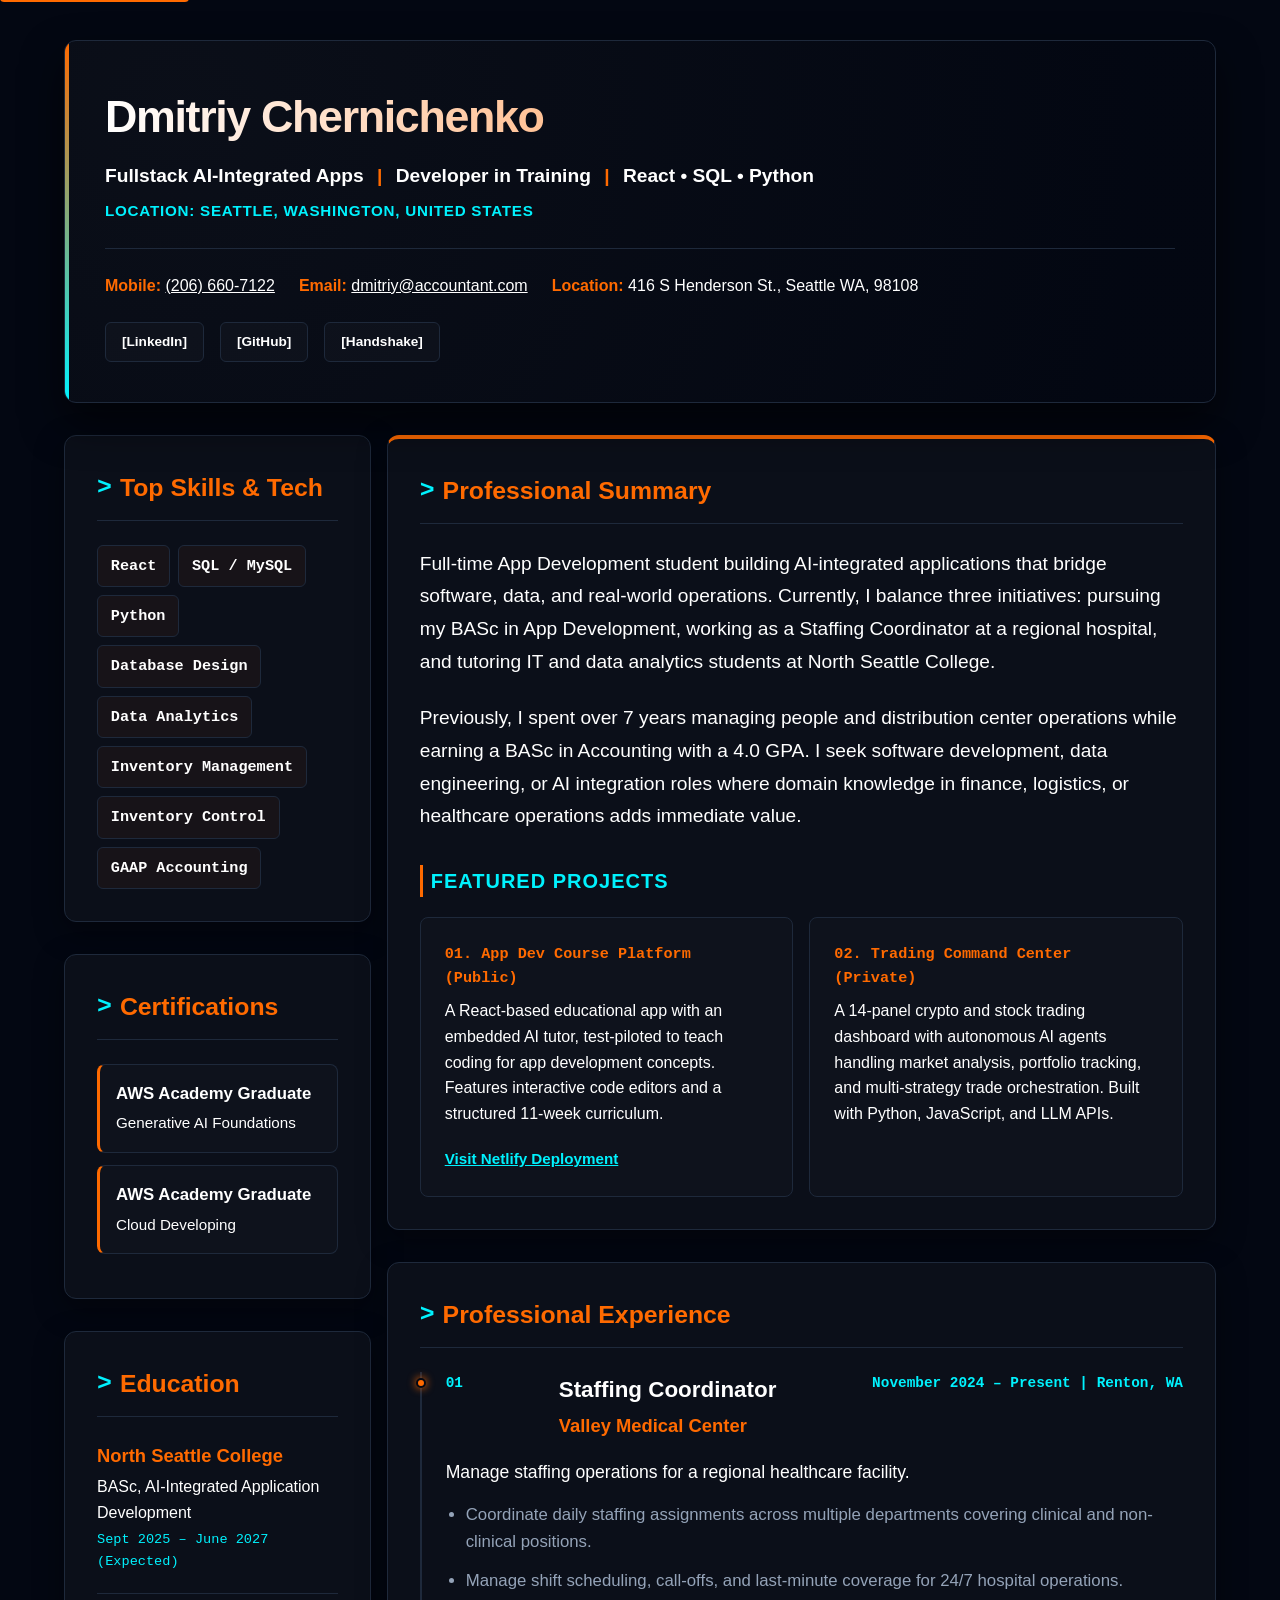
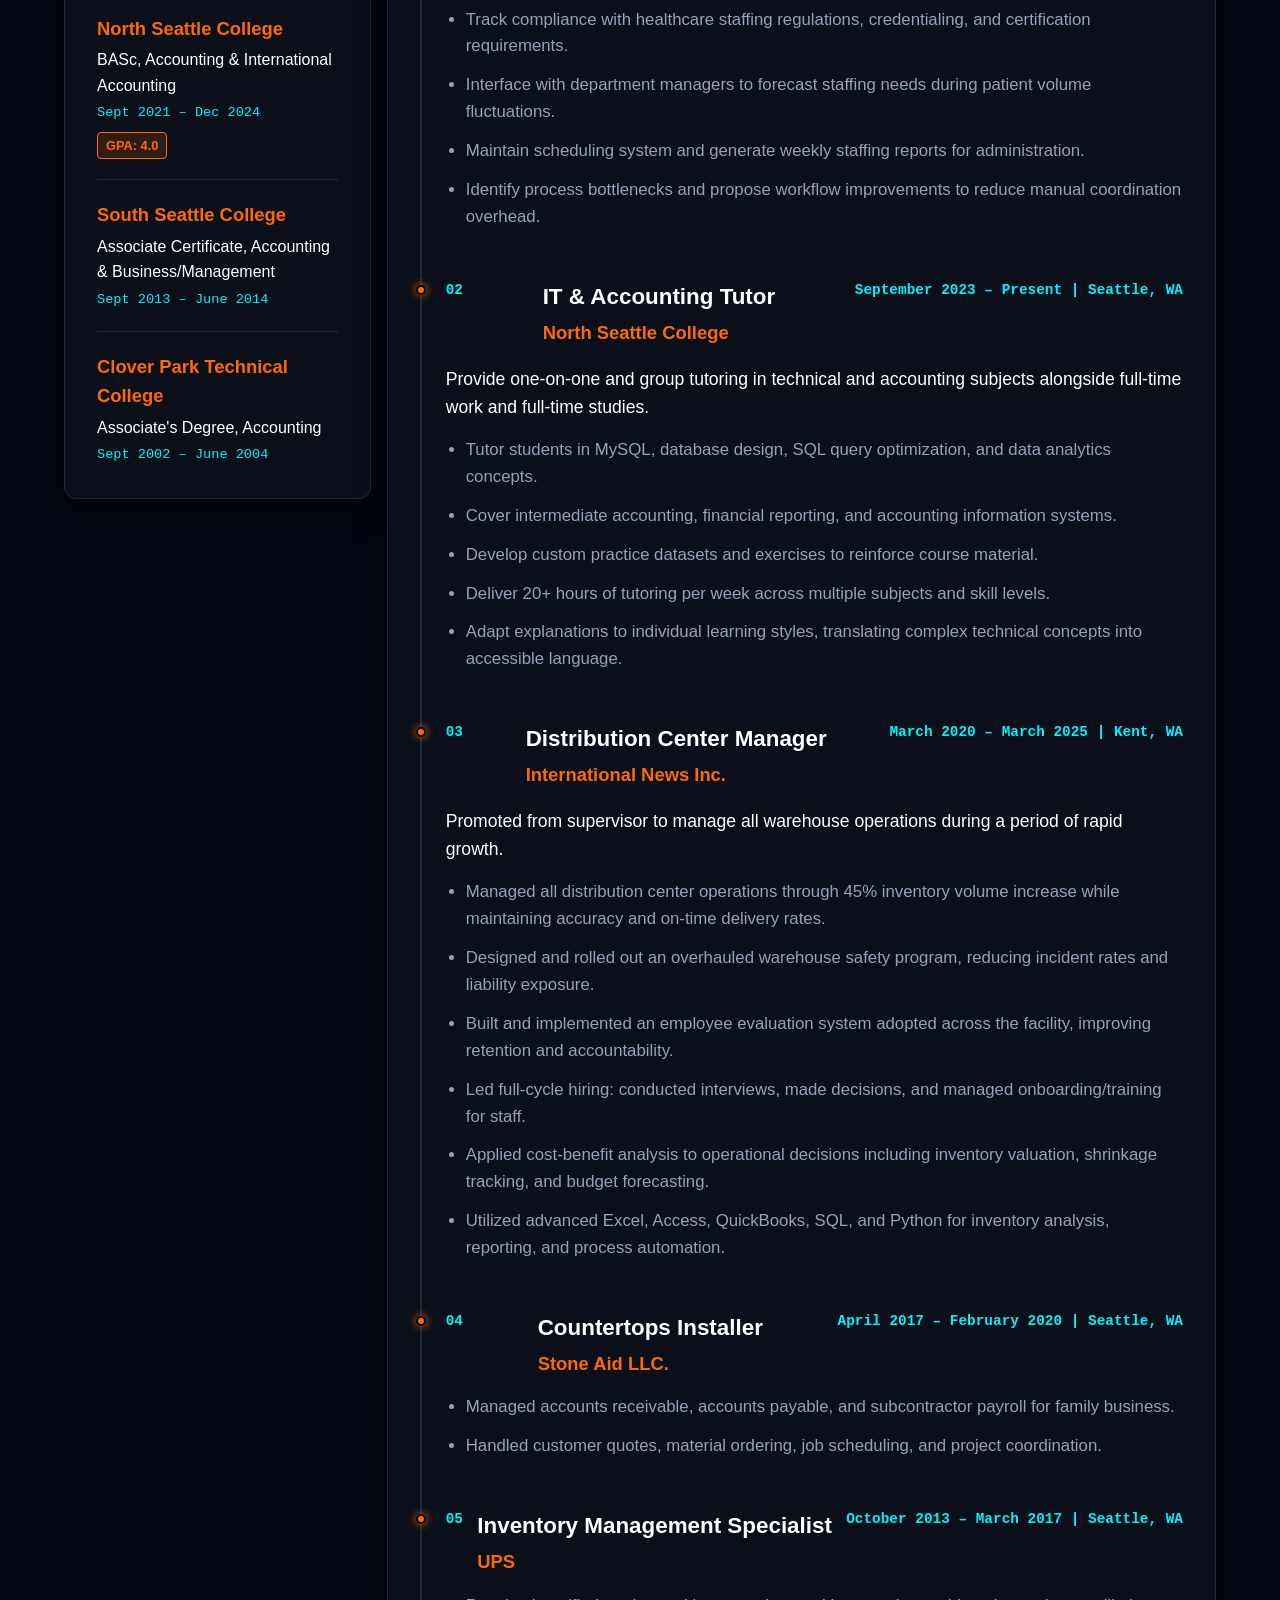
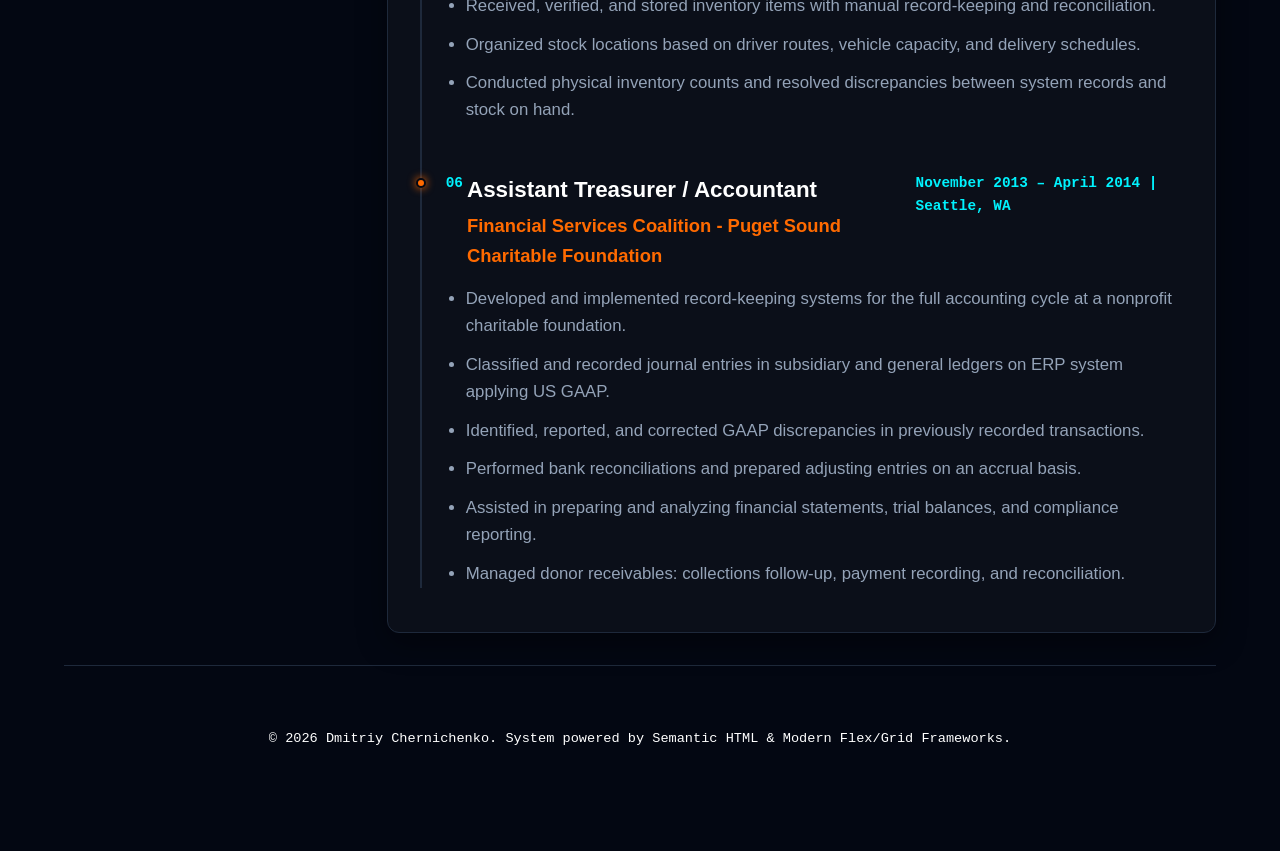
==== index.html @ 90f56428 "Add files via upload" ====
<!DOCTYPE html>
<html lang="en">
<head>
  <meta charset="UTF-8">
  <meta name="viewport" content="width=device-width, initial-scale=1.0">
  <title>Dmitriy Chernichenko | Fullstack AI-Integrated Apps Developer</title>
  <link rel="stylesheet" href="style.css">
</head>
<body>

  <!-- Skiplink for keyboard accessibility -->
  <a href="#main-content" class="skip-link">Skip to main content</a>

  <div class="resume-container">
    
    <!-- HEADER: Glassmorphic Premium Card -->
    <header class="profile-header">
      <div class="header-main-info">
        <h1 class="profile-name">Dmitriy Chernichenko</h1>
        <p class="profile-headline">
          Fullstack AI-Integrated Apps <span class="divider">|</span> Developer in Training <span class="divider">|</span> React • SQL • Python
        </p>
        <p class="profile-location">Location: Seattle, Washington, United States</p>
        
        <address class="contact-info">
          <p><strong>Mobile:</strong> <a href="tel:+12066607122">(206) 660-7122</a></p>
          <p><strong>Email:</strong> <a href="mailto:dmitriy@accountant.com">dmitriy@accountant.com</a></p>
          <p><strong>Location:</strong> 416 S Henderson St., Seattle WA, 98108</p>
        </address>
      </div>

      <nav class="social-links" aria-label="Developer Profiles">
        <ul>
          <li><a href="https://www.linkedin.com/in/dmitriychernichenko" target="_blank" rel="noopener noreferrer">[LinkedIn]</a></li>
          <li><a href="https://github.com/DiscipleA" target="_blank" rel="noopener noreferrer">[GitHub]</a></li>
          <li><a href="https://app.joinhandshake.com/stu/users/35922572" target="_blank" rel="noopener noreferrer">[Handshake]</a></li>
        </ul>
      </nav>
    </header>

    <!-- GRID CONTAINER (40/60 Split Layout) -->
    <div class="dashboard-grid">
      
      <!-- LEFT SIDEBAR (40% Column Width) -->
      <aside class="sidebar-column" aria-label="Core Competencies & Education">
        
        <!-- SKILLS SECTION -->
        <section aria-labelledby="sidebar-skills" class="dashboard-card">
          <h2 id="sidebar-skills" class="card-title">Top Skills &amp; Tech</h2>
          <ul class="skills-grid">
            <li>React</li>
            <li>SQL / MySQL</li>
            <li>Python</li>
            <li>Database Design</li>
            <li>Data Analytics</li>
            <li>Inventory Management</li>
            <li>Inventory Control</li>
            <li>GAAP Accounting</li>
          </ul>
        </section>

        <!-- CERTIFICATIONS SECTION -->
        <section aria-labelledby="sidebar-certs" class="dashboard-card">
          <h2 id="sidebar-certs" class="card-title">Certifications</h2>
          <ul class="certs-list">
            <li>
              <strong>AWS Academy Graduate</strong>
              <span class="subtext">Generative AI Foundations</span>
            </li>
            <li>
              <strong>AWS Academy Graduate</strong>
              <span class="subtext">Cloud Developing</span>
            </li>
          </ul>
        </section>

        <!-- EDUCATION SECTION -->
        <section aria-labelledby="sidebar-education" class="dashboard-card">
          <h2 id="sidebar-education" class="card-title">Education</h2>
          <ul class="education-list">
            <li>
              <h3>North Seattle College</h3>
              <p class="degree">BASc, AI-Integrated Application Development</p>
              <p class="dates"><time datetime="2025-09">Sept 2025</time> &ndash; <time datetime="2027-06">June 2027 (Expected)</time></p>
            </li>
            <li>
              <h3>North Seattle College</h3>
              <p class="degree">BASc, Accounting &amp; International Accounting</p>
              <p class="dates"><time datetime="2021-09">Sept 2021</time> &ndash; <time datetime="2024-12">Dec 2024</time></p>
              <span class="gpa-tag">GPA: 4.0</span>
            </li>
            <li>
              <h3>South Seattle College</h3>
              <p class="degree">Associate Certificate, Accounting &amp; Business/Management</p>
              <p class="dates"><time datetime="2013-09">Sept 2013</time> &ndash; <time datetime="2014-06">June 2014</time></p>
            </li>
            <li>
              <h3>Clover Park Technical College</h3>
              <p class="degree">Associate's Degree, Accounting</p>
              <p class="dates"><time datetime="2002-09">Sept 2002</time> &ndash; <time datetime="2004-06">June 2004</time></p>
            </li>
          </ul>
        </section>

      </aside>

      <!-- MAIN COLUMN (60% Column Width) -->
      <main id="main-content" class="main-column">
        
        <!-- PROFESSIONAL SUMMARY -->
        <section aria-labelledby="section-summary" class="dashboard-card summary-card">
          <h2 id="section-summary" class="card-title">Professional Summary</h2>
          <p class="lead-text">
            Full-time App Development student building AI-integrated applications that bridge software, data, and real-world operations. Currently, I balance three initiatives: pursuing my BASc in App Development, working as a Staffing Coordinator at a regional hospital, and tutoring IT and data analytics students at North Seattle College.
          </p>
          <p class="lead-text">
            Previously, I spent over 7 years managing people and distribution center operations while earning a BASc in Accounting with a 4.0 GPA. I seek software development, data engineering, or AI integration roles where domain knowledge in finance, logistics, or healthcare operations adds immediate value.
          </p>

          <h3 class="subsection-title">Featured Projects</h3>
          <div class="projects-grid">
            <article class="project-box">
              <span class="project-counter">01. App Dev Course Platform (Public)</span>
              <p>A React-based educational app with an embedded AI tutor, test-piloted to teach coding for app development concepts. Features interactive code editors and a structured 11-week curriculum.</p>
              <a href="https://nsc-app-dev-courses.netlify.app" target="_blank" rel="noopener noreferrer" class="project-link">Visit Netlify Deployment</a>
            </article>

            <article class="project-box">
              <span class="project-counter">02. Trading Command Center (Private)</span>
              <p>A 14-panel crypto and stock trading dashboard with autonomous AI agents handling market analysis, portfolio tracking, and multi-strategy trade orchestration. Built with Python, JavaScript, and LLM APIs.</p>
            </article>
          </div>
        </section>

        <!-- PROFESSIONAL EXPERIENCE TIMELINE -->
        <section aria-labelledby="section-experience" class="dashboard-card">
          <h2 id="section-experience" class="card-title">Professional Experience</h2>

          <div class="timeline">
            
            <!-- Job 1 -->
            <article class="timeline-item">
              <div class="timeline-dot"></div>
              <header class="timeline-header">
                <span class="timeline-number">01</span>
                <div>
                  <h3 class="job-title">Staffing Coordinator</h3>
                  <p class="company-name">Valley Medical Center</p>
                </div>
                <time class="job-date">November 2024 &ndash; Present | Renton, WA</time>
              </header>
              <p class="job-intro">Manage staffing operations for a regional healthcare facility.</p>
              <ul class="job-bullets">
                <li>Coordinate daily staffing assignments across multiple departments covering clinical and non-clinical positions.</li>
                <li>Manage shift scheduling, call-offs, and last-minute coverage for 24/7 hospital operations.</li>
                <li>Track compliance with healthcare staffing regulations, credentialing, and certification requirements.</li>
                <li>Interface with department managers to forecast staffing needs during patient volume fluctuations.</li>
                <li>Maintain scheduling system and generate weekly staffing reports for administration.</li>
                <li>Identify process bottlenecks and propose workflow improvements to reduce manual coordination overhead.</li>
              </ul>
            </article>

            <!-- Job 2 -->
            <article class="timeline-item">
              <div class="timeline-dot"></div>
              <header class="timeline-header">
                <span class="timeline-number">02</span>
                <div>
                  <h3 class="job-title">IT &amp; Accounting Tutor</h3>
                  <p class="company-name">North Seattle College</p>
                </div>
                <time class="job-date">September 2023 &ndash; Present | Seattle, WA</time>
              </header>
              <p class="job-intro">Provide one-on-one and group tutoring in technical and accounting subjects alongside full-time work and full-time studies.</p>
              <ul class="job-bullets">
                <li>Tutor students in MySQL, database design, SQL query optimization, and data analytics concepts.</li>
                <li>Cover intermediate accounting, financial reporting, and accounting information systems.</li>
                <li>Develop custom practice datasets and exercises to reinforce course material.</li>
                <li>Deliver 20+ hours of tutoring per week across multiple subjects and skill levels.</li>
                <li>Adapt explanations to individual learning styles, translating complex technical concepts into accessible language.</li>
              </ul>
            </article>

            <!-- Job 3 -->
            <article class="timeline-item">
              <div class="timeline-dot"></div>
              <header class="timeline-header">
                <span class="timeline-number">03</span>
                <div>
                  <h3 class="job-title">Distribution Center Manager</h3>
                  <p class="company-name">International News Inc.</p>
                </div>
                <time class="job-date">March 2020 &ndash; March 2025 | Kent, WA</time>
              </header>
              <p class="job-intro">Promoted from supervisor to manage all warehouse operations during a period of rapid growth.</p>
              <ul class="job-bullets">
                <li>Managed all distribution center operations through 45% inventory volume increase while maintaining accuracy and on-time delivery rates.</li>
                <li>Designed and rolled out an overhauled warehouse safety program, reducing incident rates and liability exposure.</li>
                <li>Built and implemented an employee evaluation system adopted across the facility, improving retention and accountability.</li>
                <li>Led full-cycle hiring: conducted interviews, made decisions, and managed onboarding/training for staff.</li>
                <li>Applied cost-benefit analysis to operational decisions including inventory valuation, shrinkage tracking, and budget forecasting.</li>
                <li>Utilized advanced Excel, Access, QuickBooks, SQL, and Python for inventory analysis, reporting, and process automation.</li>
              </ul>
            </article>

            <!-- Job 4 -->
            <article class="timeline-item">
              <div class="timeline-dot"></div>
              <header class="timeline-header">
                <span class="timeline-number">04</span>
                <div>
                  <h3 class="job-title">Countertops Installer</h3>
                  <p class="company-name">Stone Aid LLC.</p>
                </div>
                <time class="job-date">April 2017 &ndash; February 2020 | Seattle, WA</time>
              </header>
              <ul class="job-bullets">
                <li>Managed accounts receivable, accounts payable, and subcontractor payroll for family business.</li>
                <li>Handled customer quotes, material ordering, job scheduling, and project coordination.</li>
              </ul>
            </article>

            <!-- Job 5 -->
            <article class="timeline-item">
              <div class="timeline-dot"></div>
              <header class="timeline-header">
                <span class="timeline-number">05</span>
                <div>
                  <h3 class="job-title">Inventory Management Specialist</h3>
                  <p class="company-name">UPS</p>
                </div>
                <time class="job-date">October 2013 &ndash; March 2017 | Seattle, WA</time>
              </header>
              <ul class="job-bullets">
                <li>Received, verified, and stored inventory items with manual record-keeping and reconciliation.</li>
                <li>Organized stock locations based on driver routes, vehicle capacity, and delivery schedules.</li>
                <li>Conducted physical inventory counts and resolved discrepancies between system records and stock on hand.</li>
              </ul>
            </article>

            <!-- Job 6 -->
            <article class="timeline-item">
              <div class="timeline-dot"></div>
              <header class="timeline-header">
                <span class="timeline-number">06</span>
                <div>
                  <h3 class="job-title">Assistant Treasurer / Accountant</h3>
                  <p class="company-name">Financial Services Coalition - Puget Sound Charitable Foundation</p>
                </div>
                <time class="job-date">November 2013 &ndash; April 2014 | Seattle, WA</time>
              </header>
              <ul class="job-bullets">
                <li>Developed and implemented record-keeping systems for the full accounting cycle at a nonprofit charitable foundation.</li>
                <li>Classified and recorded journal entries in subsidiary and general ledgers on ERP system applying US GAAP.</li>
                <li>Identified, reported, and corrected GAAP discrepancies in previously recorded transactions.</li>
                <li>Performed bank reconciliations and prepared adjusting entries on an accrual basis.</li>
                <li>Assisted in preparing and analyzing financial statements, trial balances, and compliance reporting.</li>
                <li>Managed donor receivables: collections follow-up, payment recording, and reconciliation.</li>
              </ul>
            </article>

          </div>
        </section>
      </main>

    </div>

    <!-- FOOTER -->
    <footer class="resume-footer">
      <p>&copy; 2026 Dmitriy Chernichenko. System powered by Semantic HTML &amp; Modern Flex/Grid Frameworks.</p>
    </footer>
  </div>

</body>
</html>
---- style.css ----
/* ==========================================================================
   THEME VARIABLES (Orange Terminal & Premium Dark Dashboard)
   ========================================================================== */
:root {
  --bg-primary: #030712;         /* Pitch-black system terminal background */
  --bg-secondary: #0b0f19;       /* Deep obsidian diagnostic card panels */
  
  --accent-primary: #ff6a00;     /* 80% Tech Accent: Glowing Vivid Orange */
  --accent-secondary: #00f2fe;   /* 20% Secondary Accent: Sodales Cyan Glow */
  
  --text-primary: #ffffff;       /* Main headers & titles (White) */
  --text-secondary: #ffffff;     /* Set back to full high-contrast white */
  --text-muted: #64748b;         /* Secondary metadata (Muted gray) */
  
  --border-color: #1e293b;       /* Dark structural partition borders */
  --font-mono: "Fira Code", "Courier New", Courier, monospace;
}

/* ==========================================================================
   RESET & SYSTEM BASICS
   ========================================================================== */
*, *::before, *::after {
  box-sizing: border-box;
}

body {
  margin: 0;
  padding: 0;
  background-color: var(--bg-primary);
  color: var(--text-primary);
  font-family: -apple-system, BlinkMacSystemFont, "Segoe UI", Roboto, sans-serif;
  line-height: 1.6;
  -webkit-font-smoothing: antialiased;
}

/* Accessibility skip link */
.skip-link {
  position: absolute;
  top: -40px;
  left: 0;
  background: var(--accent-primary);
  color: var(--bg-primary);
  padding: 8px 16px;
  font-weight: 700;
  z-index: 100;
  transition: top 0.2s;
  text-decoration: none;
  border-radius: 0 0 4px 4px;
}

.skip-link:focus {
  top: 0;
}

/* High-visibility focus state */
a:focus-visible {
  outline: 3px solid var(--accent-secondary);
  outline-offset: 2px;
}

/* ==========================================================================
   LAYOUT STRUCTURE
   ========================================================================== */
.resume-container {
  max-width: 1200px;
  margin: 0 auto;
  padding: 2.5rem 1.5rem;
}

/* ==========================================================================
   HEADER SECTION: Glassmorphism with Glowing Amber Underlay
   ========================================================================== */
.profile-header {
  background: radial-gradient(circle at 10% 20%, rgba(11, 15, 25, 0.98) 0%, rgba(3, 7, 18, 0.99) 90%);
  border: 1px solid var(--border-color);
  padding: 2.5rem;
  border-radius: 12px;
  box-shadow: 0 20px 40px rgba(0, 0, 0, 0.6);
  display: flex;
  flex-direction: column;
  gap: 1.5rem;
  margin-bottom: 2rem;
  position: relative;
  overflow: hidden;
}

/* Gradient left neon accent line */
.profile-header::before {
  content: '';
  position: absolute;
  top: 0;
  left: 0;
  height: 100%;
  width: 4px;
  background: linear-gradient(180deg, var(--accent-primary) 0%, var(--accent-secondary) 100%);
}

.profile-name {
  font-size: 2.8rem;
  font-weight: 800;
  letter-spacing: -0.03em;
  margin: 0 0 0.5rem 0;
  background: linear-gradient(to right, #ffffff, var(--accent-primary));
  -webkit-background-clip: text;
  -webkit-text-fill-color: transparent;
}

.profile-headline {
  font-size: 1.2rem;
  font-weight: 600;
  color: #ffffff;
  margin: 0 0 0.5rem 0;
}

.profile-headline .divider {
  color: var(--accent-primary);
  margin: 0 0.5rem;
}

.profile-location {
  font-size: 0.95rem;
  font-weight: 700;
  color: var(--accent-secondary);
  text-transform: uppercase;
  letter-spacing: 0.05em;
  margin: 0 0 1.5rem 0;
}

.contact-info {
  font-style: normal;
  display: flex;
  flex-wrap: wrap;
  gap: 1.5rem;
  border-top: 1px solid var(--border-color);
  padding-top: 1.5rem;
}

.contact-info p {
  margin: 0;
  font-size: 1rem;
  color: var(--text-secondary);
}

.contact-info strong {
  color: var(--accent-primary); /* Bold labels emphasized in orange */
}

.contact-info a {
  color: #ffffff;
  text-decoration: underline;
  transition: color 0.2s ease;
}

.contact-info a:hover {
  color: var(--accent-primary);
}

/* Header Action Buttons */
.social-links ul {
  list-style: none;
  padding: 0;
  margin: 0;
  display: flex;
  flex-wrap: wrap;
  gap: 1rem;
}

.social-links a {
  display: inline-block;
  background-color: rgba(255, 255, 255, 0.02);
  color: #ffffff;
  padding: 0.5rem 1rem;
  border-radius: 6px;
  text-decoration: none;
  font-size: 0.85rem;
  font-weight: 600;
  border: 1px solid var(--border-color);
  transition: all 0.25s ease;
}

.social-links a:hover,
.social-links a:focus {
  background-color: var(--accent-primary);
  color: var(--bg-primary);
  border-color: var(--accent-primary);
  box-shadow: 0 0 15px rgba(255, 106, 0, 0.4);
}

/* ==========================================================================
   DASHBOARD GRID & PANELS
   ========================================================================== */
.dashboard-grid {
  display: grid;
  grid-template-columns: 1fr;
  gap: 1rem;
}

@media (min-width: 992px) {
  .dashboard-grid {
    /* ADUSTMENT: Sidebar is narrowed to 2.7fr, content is widened to 7.3fr */
    grid-template-columns: 2.7fr 7.3fr; 
    gap: 1rem; /* Gap remains tight and half as small as original (2rem) */
  }
}

.dashboard-card {
  background-color: var(--bg-secondary);
  border: 1px solid var(--border-color);
  padding: 2rem;
  border-radius: 12px;
  box-shadow: 0 10px 30px rgba(0, 0, 0, 0.4);
  margin-bottom: 2rem;
  transition: border-color 0.3s ease;
}

.dashboard-card:hover {
  border-color: rgba(255, 106, 0, 0.3);
}

.card-title {
  font-size: 1.55rem;
  font-weight: 800;
  color: var(--accent-primary); /* Section headers unified in vibrant orange */
  margin-top: 0;
  margin-bottom: 1.5rem;
  display: flex;
  align-items: center;
  border-bottom: 1px solid var(--border-color);
  padding-bottom: 0.75rem;
}

.card-title::before {
  content: '>';
  font-family: var(--font-mono);
  color: var(--accent-secondary);
  margin-right: 0.5rem;
  font-weight: 800;
}

/* ==========================================================================
   LEFT COLUMN (Sidebar Components)
   ========================================================================== */
/* Skills Badge Grid */
.skills-grid {
  list-style: none;
  padding: 0;
  margin: 0;
  display: flex;
  flex-wrap: wrap;
  gap: 0.5rem;
}

.skills-grid li {
  background-color: rgba(255, 106, 0, 0.05);
  color: #ffffff;
  padding: 0.5rem 0.8rem;
  border-radius: 6px;
  font-size: 0.95rem;
  font-weight: 600;
  font-family: var(--font-mono);
  border: 1px solid var(--border-color);
  transition: all 0.2s ease;
}

.skills-grid li:hover {
  border-color: var(--accent-primary);
  background-color: rgba(255, 106, 0, 0.15);
}

/* Certifications Panel */
.certs-list {
  list-style: none;
  padding: 0;
  margin: 0;
}

.certs-list li {
  padding: 1rem;
  background-color: rgba(255, 255, 255, 0.01);
  border: 1px solid var(--border-color);
  border-radius: 8px;
  margin-bottom: 0.75rem;
  border-left: 3px solid var(--accent-primary);
}

.certs-list strong {
  display: block;
  font-size: 1.05rem;
  color: #ffffff;
}

.certs-list .subtext {
  display: block;
  font-size: 0.95rem;
  color: var(--text-secondary);
  margin-top: 0.25rem;
}

/* Education Cards */
.education-list {
  list-style: none;
  padding: 0;
  margin: 0;
}

.education-list li {
  border-bottom: 1px solid var(--border-color);
  padding-bottom: 1.25rem;
  margin-bottom: 1.25rem;
}

.education-list li:last-child {
  border-bottom: none;
  padding-bottom: 0;
  margin-bottom: 0;
}

.education-list h3 {
  font-size: 1.15rem;
  margin: 0;
  color: var(--accent-primary); /* Highlighted in Orange */
}

.education-list .degree {
  font-size: 1rem;
  color: #ffffff;
  margin: 0.25rem 0;
}

.education-list .dates {
  font-size: 0.85rem;
  font-family: var(--font-mono);
  color: var(--accent-secondary);
  margin: 0;
}

.gpa-tag {
  display: inline-block;
  font-size: 0.8rem;
  font-weight: 700;
  background-color: rgba(255, 106, 0, 0.15);
  color: var(--accent-primary);
  border: 1px solid var(--accent-primary);
  padding: 0.15rem 0.5rem;
  border-radius: 4px;
  margin-top: 0.5rem;
}

/* ==========================================================================
   RIGHT MAIN SYSTEM COLUMN
   ========================================================================== */
.summary-card {
  border-top: 4px solid var(--accent-primary);
}

.lead-text {
  font-size: 1.2rem;
  font-weight: 500;
  color: var(--text-secondary); /* Restored to full high-contrast white */
  line-height: 1.7;
  margin-bottom: 1.5rem;
}

.subsection-title {
  font-size: 1.25rem;
  font-weight: 700;
  text-transform: uppercase;
  letter-spacing: 0.05em;
  color: var(--accent-secondary);
  margin-top: 2rem;
  margin-bottom: 1.25rem;
  border-left: 3px solid var(--accent-primary);
  padding-left: 0.5rem;
}

/* Project Deployments Grid */
.projects-grid {
  display: grid;
  grid-template-columns: 1fr;
  gap: 1rem;
}

@media (min-width: 600px) {
  .projects-grid {
    grid-template-columns: 1fr 1fr;
  }
}

.project-box {
  background-color: rgba(255, 255, 255, 0.01);
  border: 1px solid var(--border-color);
  padding: 1.5rem;
  border-radius: 8px;
  transition: all 0.3s ease;
}

.project-box:hover {
  border-color: var(--accent-primary);
  transform: translateY(-2px);
}

.project-counter {
  display: block;
  font-family: var(--font-mono);
  font-size: 0.95rem;
  font-weight: 700;
  color: var(--accent-primary); /* Counters highlighted in orange */
  margin-bottom: 0.5rem;
}

.project-box p {
  font-size: 1rem;
  color: var(--text-secondary); /* Restored to full high-contrast white */
  margin: 0 0 1.25rem 0;
}

.project-link {
  font-size: 0.95rem;
  color: var(--accent-secondary);
  text-decoration: underline;
  font-weight: 700;
}

.project-link:hover {
  color: var(--accent-primary);
}

/* ==========================================================================
   CHRONOLOGICAL CAREER TIMELINE
   ========================================================================== */
.timeline {
  position: relative;
  padding-left: 1.5rem;
  border-left: 2px solid var(--border-color);
}

.timeline-item {
  position: relative;
  margin-bottom: 3rem;
}

.timeline-item:last-child {
  margin-bottom: 0;
}

/* Neon Node Indicator */
.timeline-dot {
  position: absolute;
  left: calc(-1.5rem - 6px);
  top: 6px;
  width: 10px;
  height: 10px;
  border-radius: 50%;
  background-color: var(--accent-primary);
  border: 2px solid var(--bg-primary);
  box-shadow: 0 0 8px var(--accent-primary);
}

.timeline-header {
  display: flex;
  flex-direction: column;
  gap: 0.25rem;
  margin-bottom: 1rem;
}

@media (min-width: 600px) {
  .timeline-header {
    flex-direction: row;
    justify-content: space-between;
    align-items: flex-start;
  }
}

.timeline-number {
  font-family: var(--font-mono);
  font-size: 0.9rem;
  font-weight: 700;
  color: var(--accent-secondary);
}

.job-title {
  font-size: 1.4rem;
  margin: 0;
  color: #ffffff;
  font-weight: 700;
}

.company-name {
  font-size: 1.15rem;
  font-weight: 700;
  color: var(--accent-primary); /* Positions highlighted in orange */
  margin: 0.2rem 0 0 0;
}

.job-date {
  font-family: var(--font-mono);
  font-size: 0.9rem;
  color: var(--accent-secondary);
  font-weight: 600;
}

.job-intro {
  font-size: 1.1rem;
  font-weight: 500;
  color: #ffffff;
  margin-bottom: 1rem;
}

/* TARGETED DIM BULLETS ONLY: Specifically isolates only list item text into your slate-blue color */
.job-bullets {
  padding-left: 1.25rem;
  margin: 0;
  font-size: 1.05rem;
  color: #94a3b8; /* Set specifically to Slate-Blue color shown in your image */
}

.job-bullets li {
  margin-bottom: 0.75rem;
  line-height: 1.6;
}

/* ==========================================================================
   FOOTER (System Signature)
   ========================================================================== */
.resume-footer {
  text-align: center;
  padding: 3rem 0;
  color: var(--text-secondary);
  font-family: var(--font-mono);
  font-size: 0.85rem;
  border-top: 1px solid var(--border-color);
}
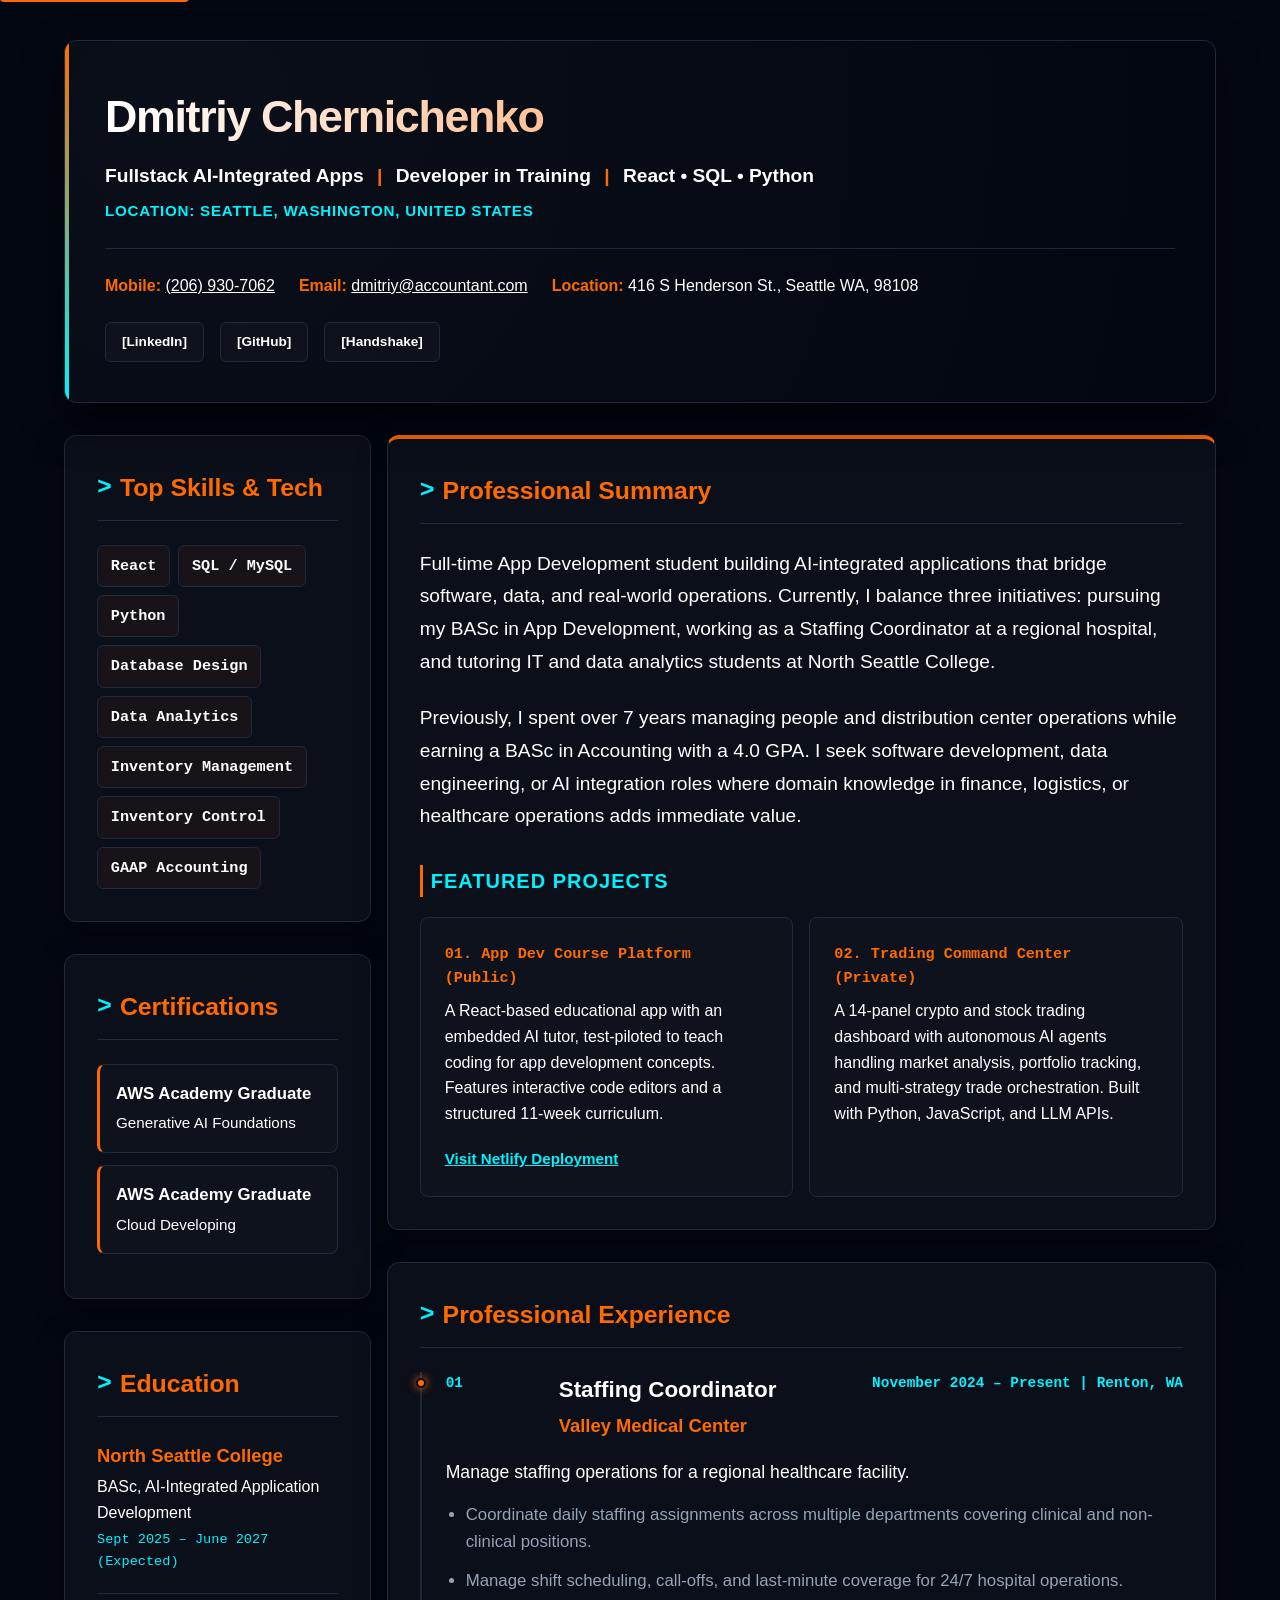
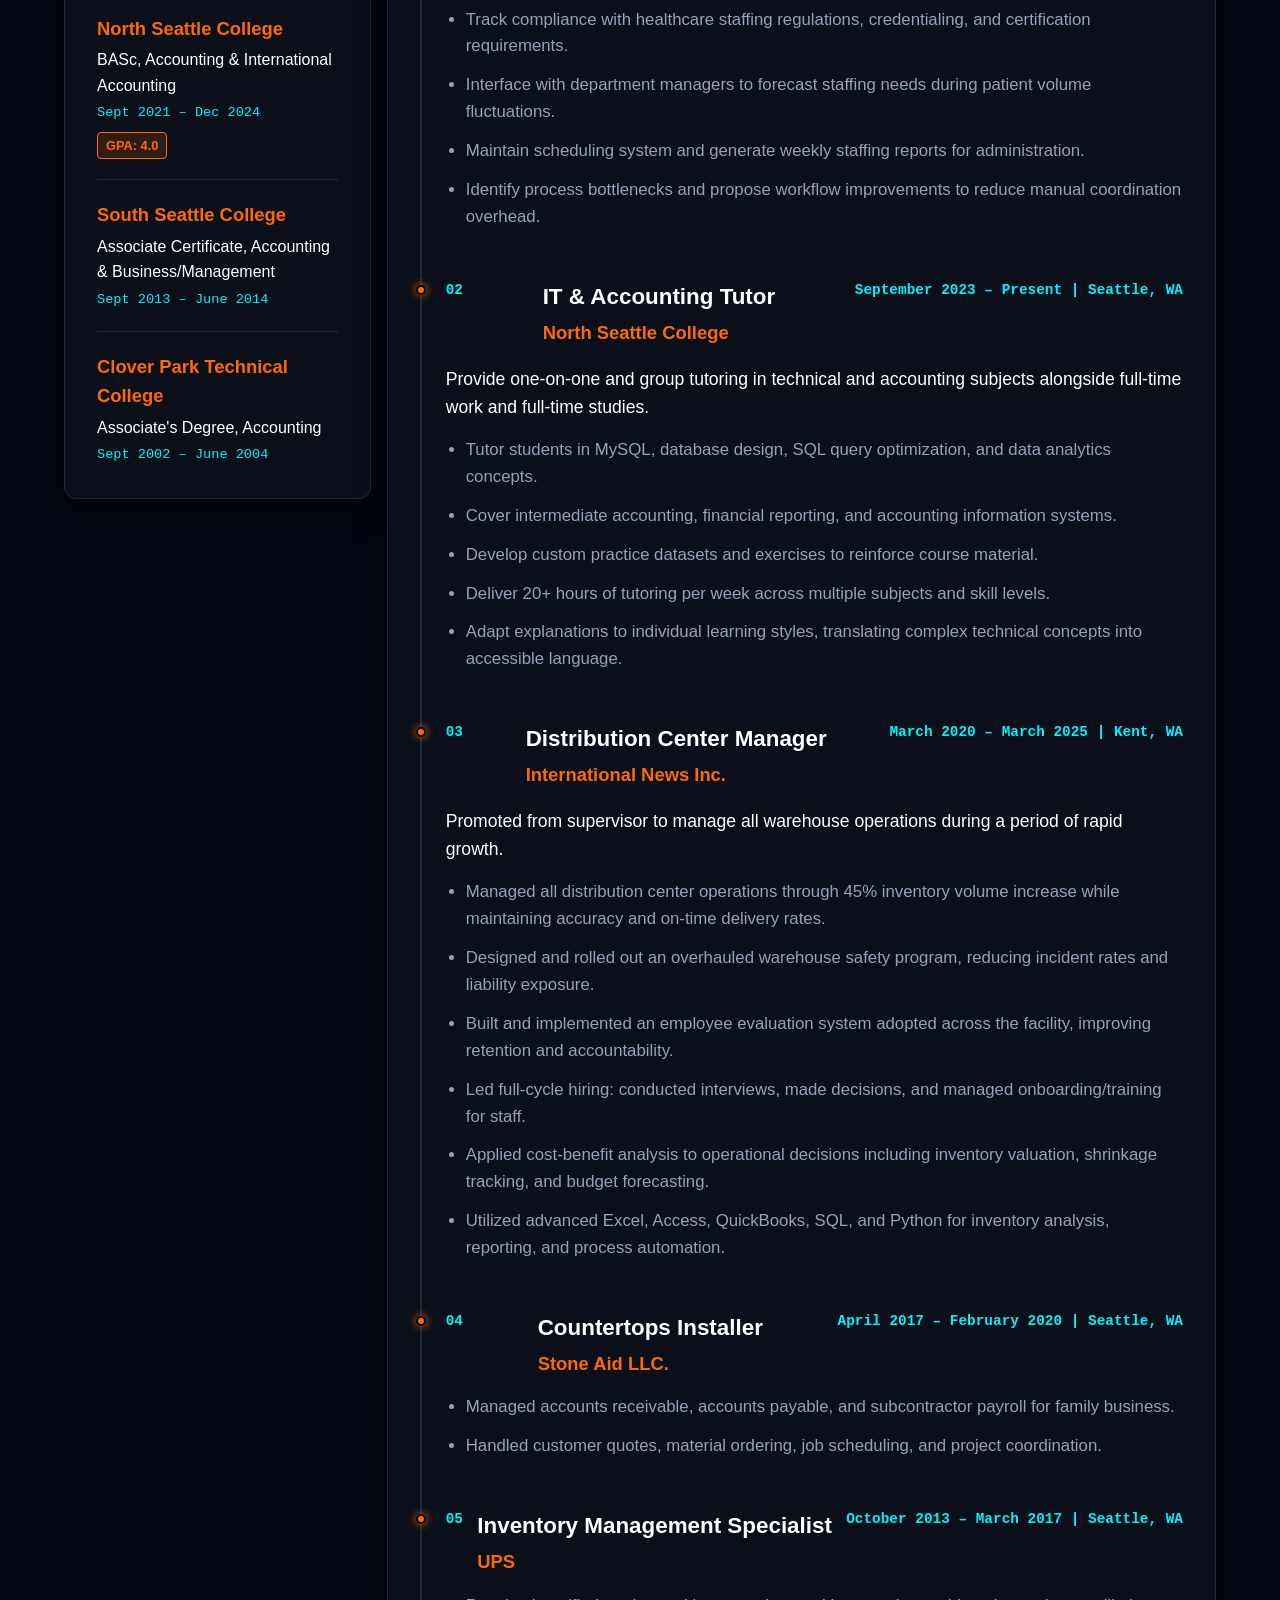
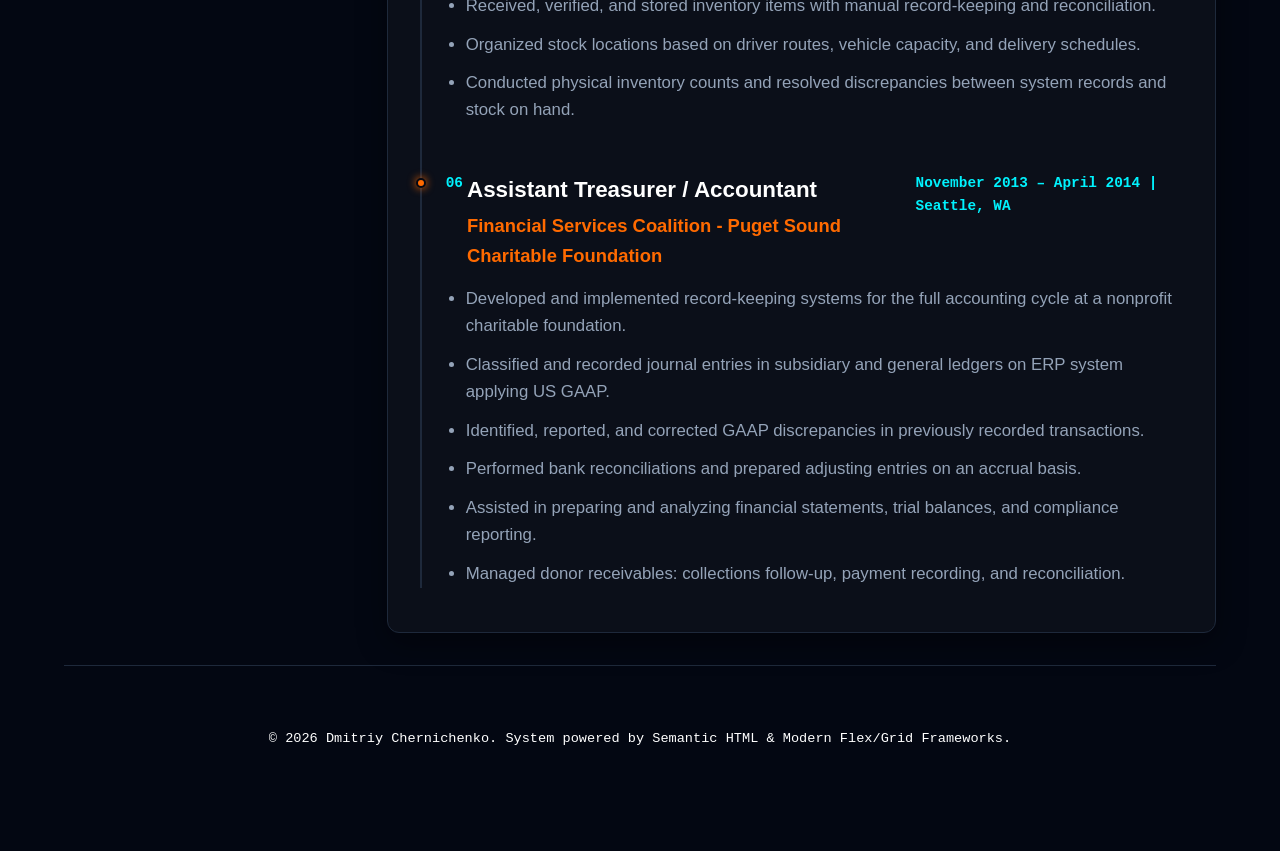
==== commit d85771c2: "Check if push works for update." ====
--- a/index.html
+++ b/index.html
@@ -4,6 +4,29 @@
   <meta charset="UTF-8">
   <meta name="viewport" content="width=device-width, initial-scale=1.0">
   <title>Dmitriy Chernichenko | Fullstack AI-Integrated Apps Developer</title>
+  
+  <!-- SEO Meta Tags -->
+  <meta name="description" content="Fullstack AI-Integrated Applications Developer based in Seattle. Specializing in React, SQL, Python, and building data-driven systems with background experience in fintech and healthcare workflows.">
+  <meta name="robots" content="index, follow">
+  <link rel="canonical" href="https://chernichenkodmitriy.com">
+
+  <!-- Open Graph / LinkedIn Profile Cards -->
+  <meta property="og:type" content="profile">
+  <meta property="og:title" content="Dmitriy Chernichenko | Fullstack AI-Integrated Apps Developer">
+  <meta property="og:description" content="Fullstack Developer building AI-integrated apps bridging software, data, and real-world workflows. View my interactive resume and recent feature projects.">
+  <meta property="og:url" content="https://chernichenkodmitriy.com">
+  <meta property="og:image" content="https://chernichenkodmitriy.com/assets/preview-card.png">
+  <meta property="profile:first_name" content="Dmitriy">
+  <meta property="profile:last_name" content="Chernichenko">
+  <meta property="profile:username" content="dmitriychernichenko">
+
+  <!-- Professional Favicons -->
+  <link rel="icon" type="image/x-icon" href="/favicon.ico">
+  <link rel="icon" type="image/png" sizes="32x32" href="/favicon-32x32.png">
+  <link rel="icon" type="image/png" sizes="16x16" href="/favicon-16x16.png">
+  <link rel="apple-touch-icon" sizes="180x180" href="/apple-touch-icon.png">
+
+  <!-- Stylesheets -->
   <link rel="stylesheet" href="style.css">
 </head>
 <body>
@@ -23,7 +46,7 @@
         <p class="profile-location">Location: Seattle, Washington, United States</p>
         
         <address class="contact-info">
-          <p><strong>Mobile:</strong> <a href="tel:+12066607122">(206) 660-7122</a></p>
+          <p><strong>Mobile:</strong> <a href="tel:+12066607122">(206) 930-7062</a></p>
           <p><strong>Email:</strong> <a href="mailto:dmitriy@accountant.com">dmitriy@accountant.com</a></p>
           <p><strong>Location:</strong> 416 S Henderson St., Seattle WA, 98108</p>
         </address>
@@ -272,4 +295,4 @@
   </div>
 
 </body>
-</html>+</html>
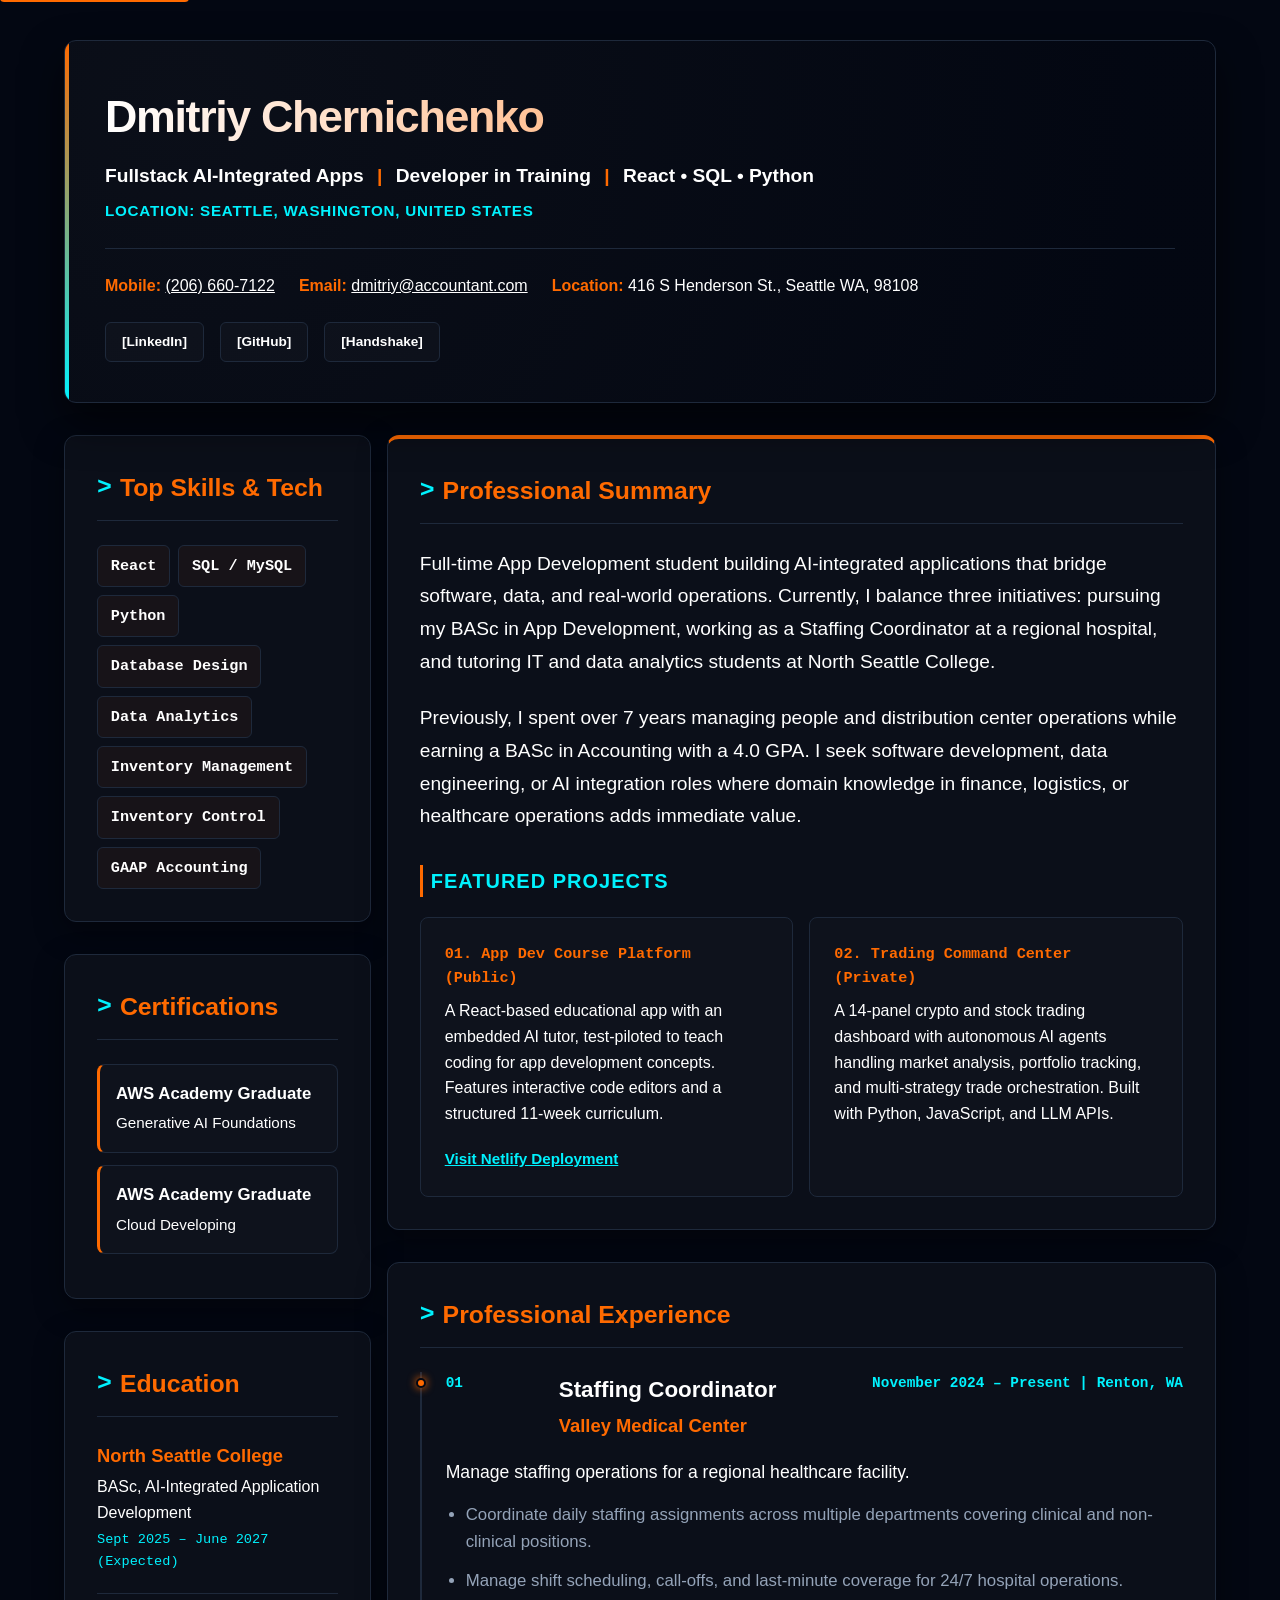
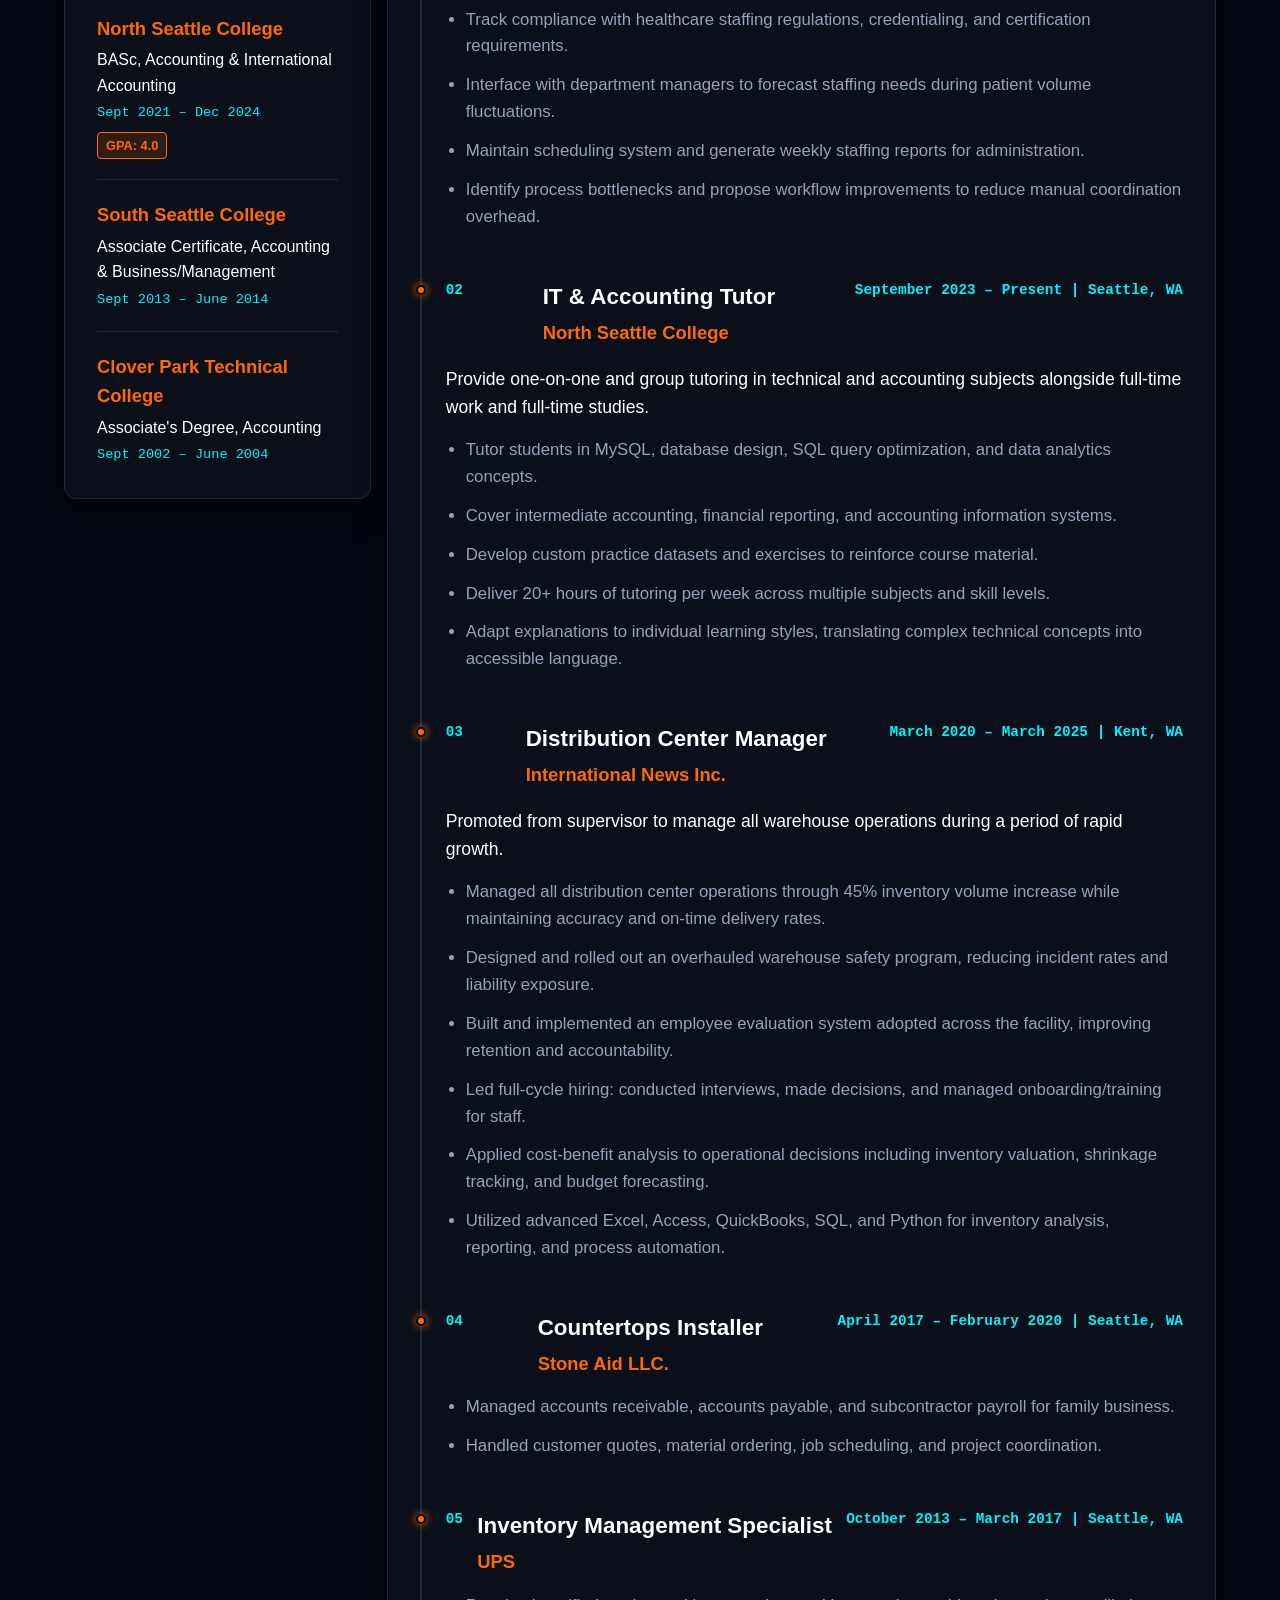
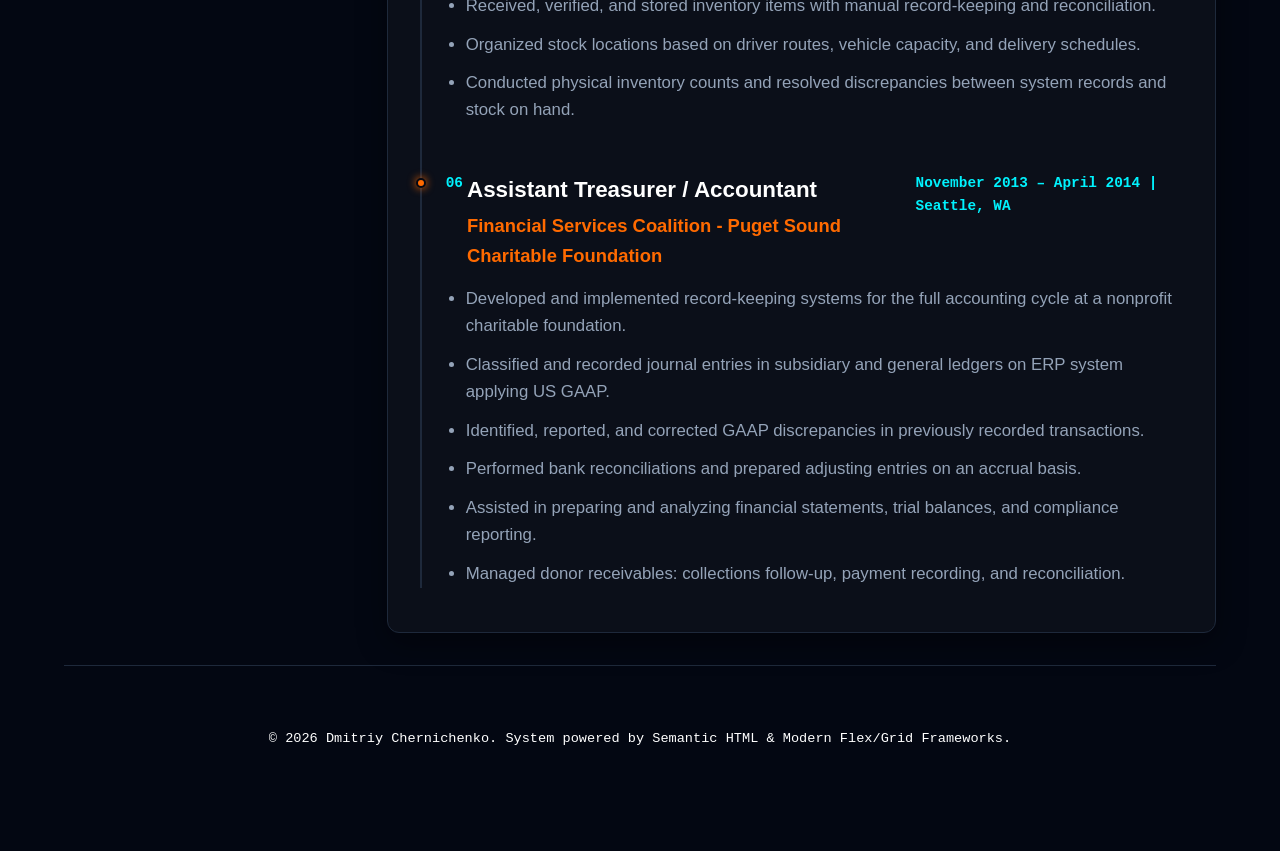
==== commit e046ba21: "test update." ====
--- a/index.html
+++ b/index.html
@@ -46,7 +46,7 @@
         <p class="profile-location">Location: Seattle, Washington, United States</p>
         
         <address class="contact-info">
-          <p><strong>Mobile:</strong> <a href="tel:+12066607122">(206) 930-7062</a></p>
+          <p><strong>Mobile:</strong> <a href="tel:+12066607122">(206) 660-7122</a></p>
           <p><strong>Email:</strong> <a href="mailto:dmitriy@accountant.com">dmitriy@accountant.com</a></p>
           <p><strong>Location:</strong> 416 S Henderson St., Seattle WA, 98108</p>
         </address>
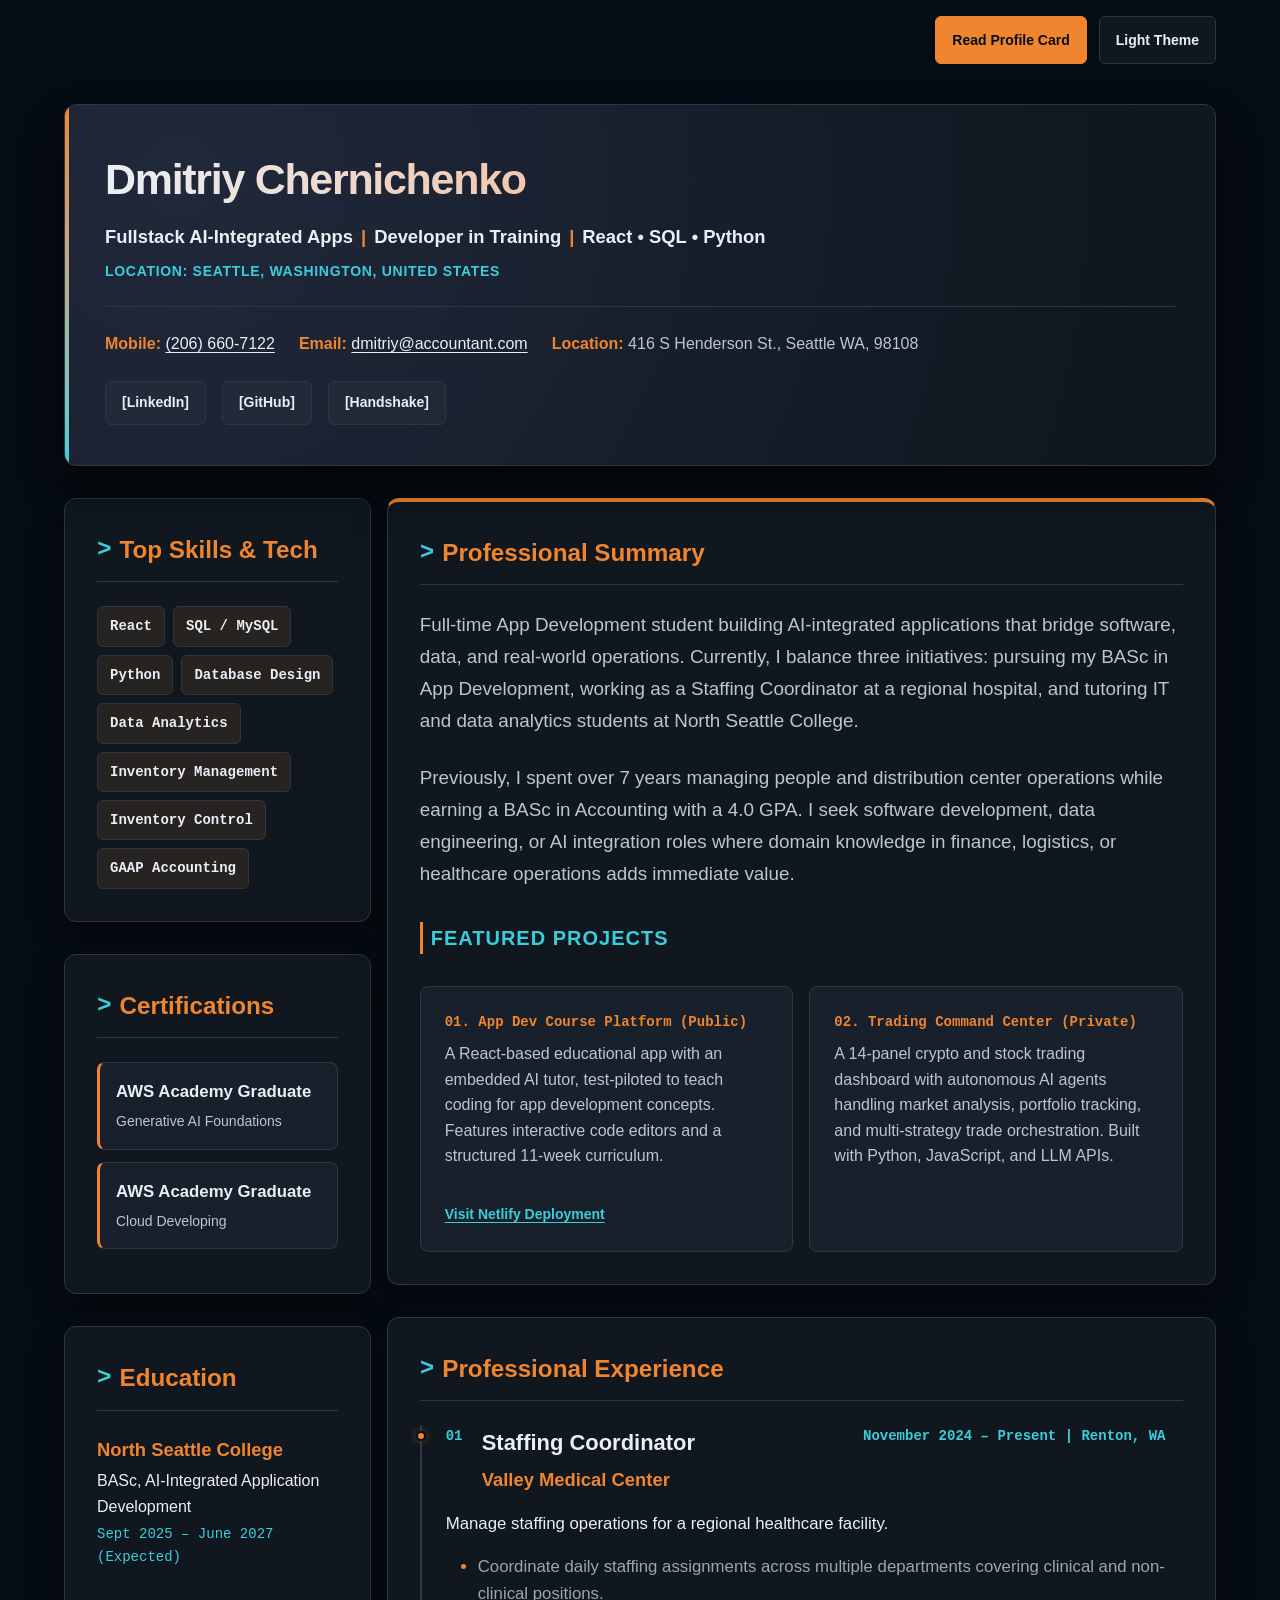
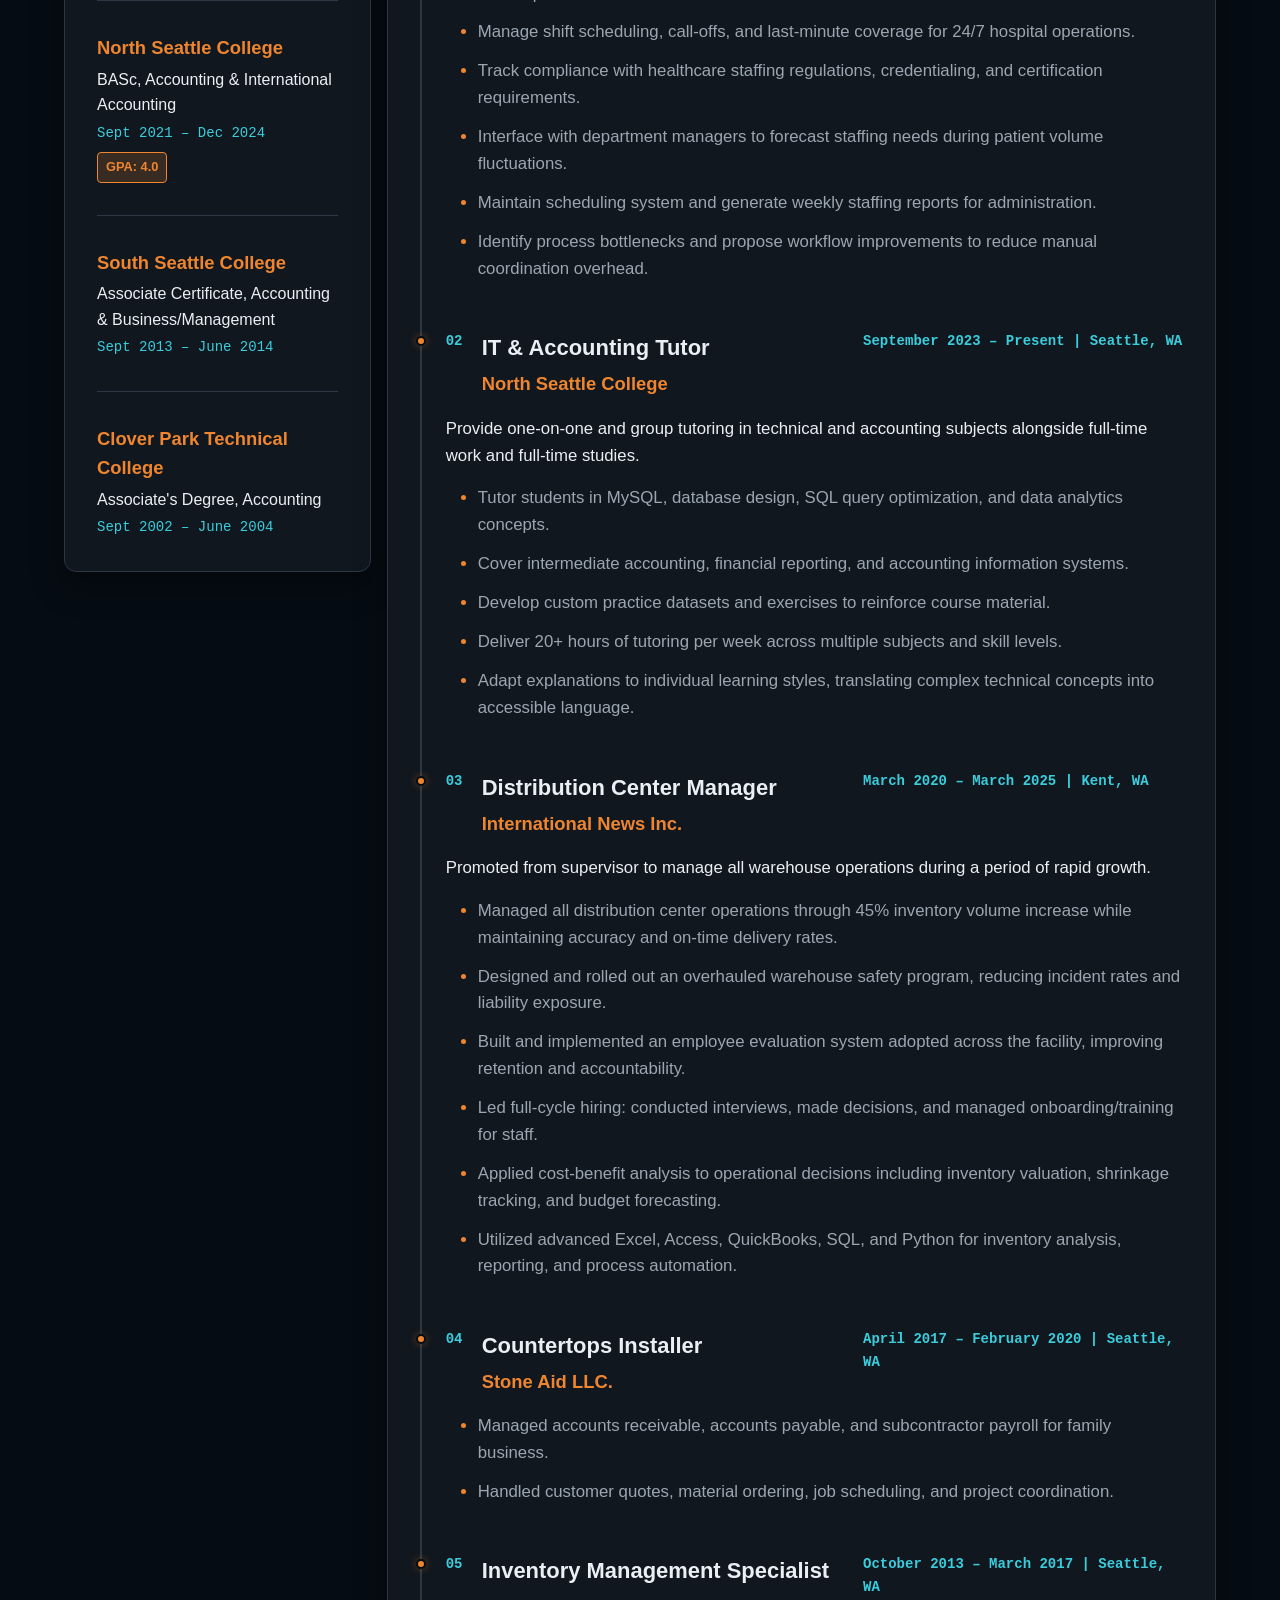
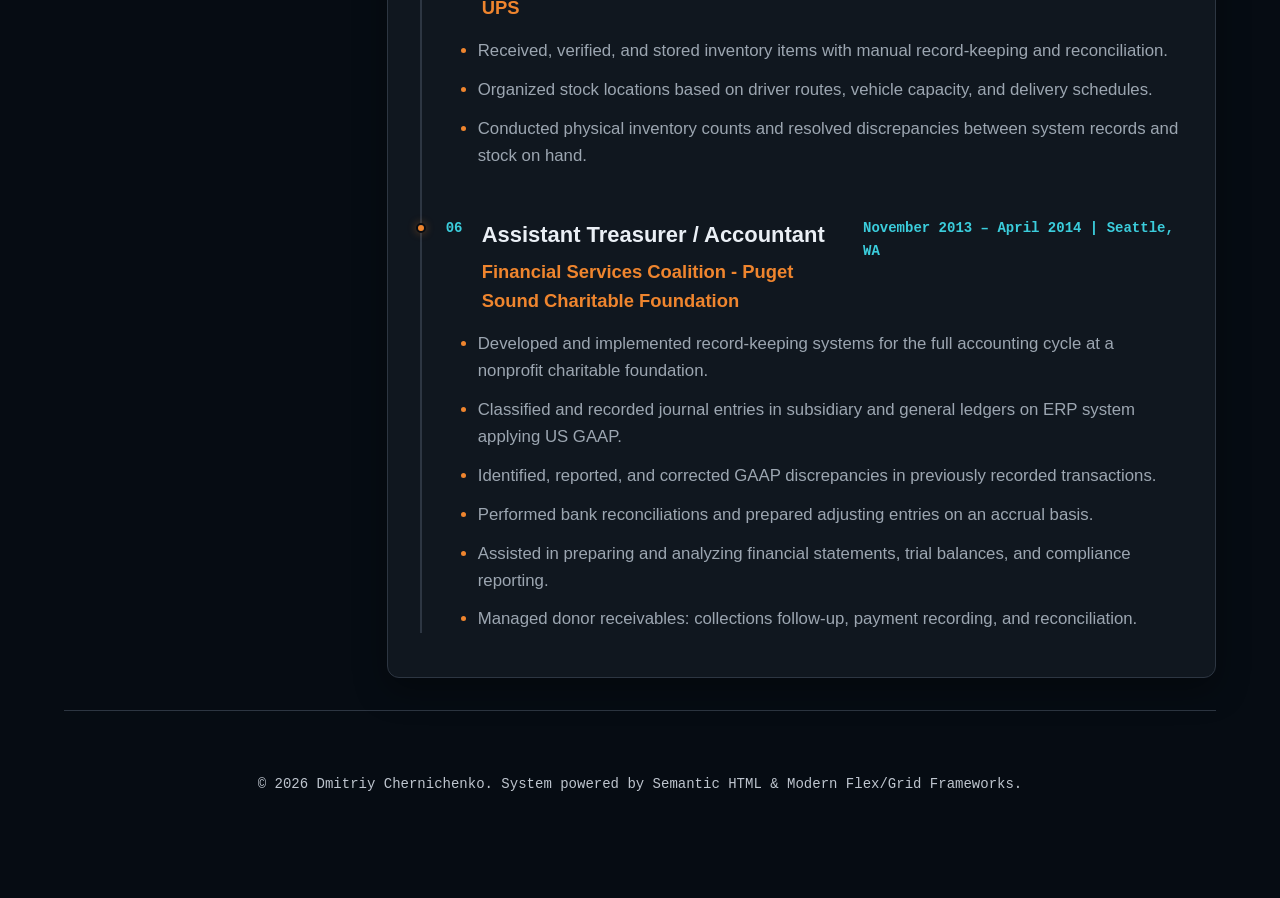
==== commit d47f5103: "Profile Card added" ====
--- a/index.html
+++ b/index.html
@@ -1,8 +1,12 @@
 <!DOCTYPE html>
-<html lang="en">
+<!-- CHANGED: <html lang="en"> lacked a theme state for CSS token overrides. -->
+<!-- <html lang="en"> -->
+<html lang="en" data-theme="dark">
 <head>
   <meta charset="UTF-8">
   <meta name="viewport" content="width=device-width, initial-scale=1.0">
+  <!-- ADDED: browser chrome can now follow the resume theme. -->
+  <meta name="theme-color" content="#030712" id="themeColorMeta">
   <title>Dmitriy Chernichenko | Fullstack AI-Integrated Apps Developer</title>
   
   <!-- SEO Meta Tags -->
@@ -34,14 +38,41 @@
   <!-- Skiplink for keyboard accessibility -->
   <a href="#main-content" class="skip-link">Skip to main content</a>
 
+  <!-- ADDED: The requested "Read Resume" control links keyboard and pointer
+       users directly to the resume content. The theme control exposes the
+       light/dark token system without placing comments inside any tag. -->
+  <div class="page-controls" aria-label="Resume controls">
+    <a href="Profile Card/profile-card.html" class="button button--primary">Read Profile Card</a>
+    <button
+      type="button"
+      class="theme-toggle"
+      id="themeToggle"
+      aria-label="Switch to light theme"
+      aria-pressed="false"
+    >
+      Light Theme
+    </button>
+  </div>
+
   <div class="resume-container">
     
     <!-- HEADER: Glassmorphic Premium Card -->
     <header class="profile-header">
       <div class="header-main-info">
         <h1 class="profile-name">Dmitriy Chernichenko</h1>
+        <!-- CHANGED: The original headline used bare text nodes around separators,
+             which could concatenate when the separators were hidden on mobile. -->
+        <!--
         <p class="profile-headline">
           Fullstack AI-Integrated Apps <span class="divider">|</span> Developer in Training <span class="divider">|</span> React • SQL • Python
+        </p>
+        -->
+        <p class="profile-headline">
+          <span class="headline-segment">Fullstack AI-Integrated Apps</span>
+          <span class="divider" aria-hidden="true">|</span>
+          <span class="headline-segment">Developer in Training</span>
+          <span class="divider" aria-hidden="true">|</span>
+          <span class="headline-segment">React • SQL • Python</span>
         </p>
         <p class="profile-location">Location: Seattle, Washington, United States</p>
         
@@ -170,7 +201,10 @@
                   <h3 class="job-title">Staffing Coordinator</h3>
                   <p class="company-name">Valley Medical Center</p>
                 </div>
-                <time class="job-date">November 2024 &ndash; Present | Renton, WA</time>
+                <!-- CHANGED: The original <time> contained a date range plus a location,
+                     which is not one machine-readable time value. A paragraph is semantically accurate. -->
+                <!-- <time class="job-date">November 2024 &ndash; Present | Renton, WA</time> -->
+                <p class="job-date">November 2024 &ndash; Present | Renton, WA</p>
               </header>
               <p class="job-intro">Manage staffing operations for a regional healthcare facility.</p>
               <ul class="job-bullets">
@@ -192,7 +226,10 @@
                   <h3 class="job-title">IT &amp; Accounting Tutor</h3>
                   <p class="company-name">North Seattle College</p>
                 </div>
-                <time class="job-date">September 2023 &ndash; Present | Seattle, WA</time>
+                <!-- CHANGED: The original <time> contained a date range plus a location,
+                     which is not one machine-readable time value. A paragraph is semantically accurate. -->
+                <!-- <time class="job-date">September 2023 &ndash; Present | Seattle, WA</time> -->
+                <p class="job-date">September 2023 &ndash; Present | Seattle, WA</p>
               </header>
               <p class="job-intro">Provide one-on-one and group tutoring in technical and accounting subjects alongside full-time work and full-time studies.</p>
               <ul class="job-bullets">
@@ -213,7 +250,10 @@
                   <h3 class="job-title">Distribution Center Manager</h3>
                   <p class="company-name">International News Inc.</p>
                 </div>
-                <time class="job-date">March 2020 &ndash; March 2025 | Kent, WA</time>
+                <!-- CHANGED: The original <time> contained a date range plus a location,
+                     which is not one machine-readable time value. A paragraph is semantically accurate. -->
+                <!-- <time class="job-date">March 2020 &ndash; March 2025 | Kent, WA</time> -->
+                <p class="job-date">March 2020 &ndash; March 2025 | Kent, WA</p>
               </header>
               <p class="job-intro">Promoted from supervisor to manage all warehouse operations during a period of rapid growth.</p>
               <ul class="job-bullets">
@@ -235,7 +275,10 @@
                   <h3 class="job-title">Countertops Installer</h3>
                   <p class="company-name">Stone Aid LLC.</p>
                 </div>
-                <time class="job-date">April 2017 &ndash; February 2020 | Seattle, WA</time>
+                <!-- CHANGED: The original <time> contained a date range plus a location,
+                     which is not one machine-readable time value. A paragraph is semantically accurate. -->
+                <!-- <time class="job-date">April 2017 &ndash; February 2020 | Seattle, WA</time> -->
+                <p class="job-date">April 2017 &ndash; February 2020 | Seattle, WA</p>
               </header>
               <ul class="job-bullets">
                 <li>Managed accounts receivable, accounts payable, and subcontractor payroll for family business.</li>
@@ -252,7 +295,10 @@
                   <h3 class="job-title">Inventory Management Specialist</h3>
                   <p class="company-name">UPS</p>
                 </div>
-                <time class="job-date">October 2013 &ndash; March 2017 | Seattle, WA</time>
+                <!-- CHANGED: The original <time> contained a date range plus a location,
+                     which is not one machine-readable time value. A paragraph is semantically accurate. -->
+                <!-- <time class="job-date">October 2013 &ndash; March 2017 | Seattle, WA</time> -->
+                <p class="job-date">October 2013 &ndash; March 2017 | Seattle, WA</p>
               </header>
               <ul class="job-bullets">
                 <li>Received, verified, and stored inventory items with manual record-keeping and reconciliation.</li>
@@ -270,7 +316,10 @@
                   <h3 class="job-title">Assistant Treasurer / Accountant</h3>
                   <p class="company-name">Financial Services Coalition - Puget Sound Charitable Foundation</p>
                 </div>
-                <time class="job-date">November 2013 &ndash; April 2014 | Seattle, WA</time>
+                <!-- CHANGED: The original <time> contained a date range plus a location,
+                     which is not one machine-readable time value. A paragraph is semantically accurate. -->
+                <!-- <time class="job-date">November 2013 &ndash; April 2014 | Seattle, WA</time> -->
+                <p class="job-date">November 2013 &ndash; April 2014 | Seattle, WA</p>
               </header>
               <ul class="job-bullets">
                 <li>Developed and implemented record-keeping systems for the full accounting cycle at a nonprofit charitable foundation.</li>
@@ -294,5 +343,64 @@
     </footer>
   </div>
 
+  <!-- ADDED: theme state is persisted, control text remains accurate, and the
+       meta theme color is updated for supported browsers. -->
+  <script>
+    (() => {
+      const documentElement = document.documentElement;
+      const toggle = document.getElementById("themeToggle");
+      const themeColorMeta = document.getElementById("themeColorMeta");
+      const storageKey = "resume-theme";
+
+      const themeMetaColors = {
+        dark: "#030712",
+        light: "#f3f6fb"
+      };
+
+      const getStoredTheme = () => {
+        try {
+          return localStorage.getItem(storageKey);
+        } catch {
+          return null;
+        }
+      };
+
+      const storeTheme = (theme) => {
+        try {
+          localStorage.setItem(storageKey, theme);
+        } catch {
+          /* Storage may be unavailable in privacy-restricted contexts. */
+        }
+      };
+
+      const applyTheme = (theme) => {
+        const isLight = theme === "light";
+        documentElement.dataset.theme = theme;
+        toggle.textContent = isLight ? "Dark Theme" : "Light Theme";
+        toggle.setAttribute(
+          "aria-label",
+          `Switch to ${isLight ? "dark" : "light"} theme`
+        );
+        toggle.setAttribute("aria-pressed", String(isLight));
+        themeColorMeta.setAttribute("content", themeMetaColors[theme]);
+      };
+
+      const storedTheme = getStoredTheme();
+      if (storedTheme === "light" || storedTheme === "dark") {
+        applyTheme(storedTheme);
+      } else {
+        applyTheme("dark");
+      }
+
+      toggle.addEventListener("click", () => {
+        const nextTheme =
+          documentElement.dataset.theme === "dark" ? "light" : "dark";
+
+        applyTheme(nextTheme);
+        storeTheme(nextTheme);
+      });
+    })();
+  </script>
+
 </body>
 </html>
--- a/style.css
+++ b/style.css
@@ -1,312 +1,878 @@
 /* ==========================================================================
-   THEME VARIABLES (Orange Terminal & Premium Dark Dashboard)
+   REFACTOR NOTES
+   Every altered legacy declaration is retained immediately above its
+   replacement as a commented-out OLD line. The following declaration or block
+   explains why it changed. Additions are labeled ADDED.
+   ========================================================================== */
+
+/* ==========================================================================
+   1. DESIGN TOKENS AND THEME COLORS
    ========================================================================== */
 :root {
-  --bg-primary: #030712;         /* Pitch-black system terminal background */
-  --bg-secondary: #0b0f19;       /* Deep obsidian diagnostic card panels */
-  
-  --accent-primary: #ff6a00;     /* 80% Tech Accent: Glowing Vivid Orange */
-  --accent-secondary: #00f2fe;   /* 20% Secondary Accent: Sodales Cyan Glow */
-  
-  --text-primary: #ffffff;       /* Main headers & titles (White) */
-  --text-secondary: #ffffff;     /* Set back to full high-contrast white */
-  --text-muted: #64748b;         /* Secondary metadata (Muted gray) */
-  
-  --border-color: #1e293b;       /* Dark structural partition borders */
+  /* OLD: --bg-primary: #030712;
+     CHANGED: replaced device-dependent hex with an in-sRGB-gamut OKLCH token. */
+  --color-canvas: oklch(0.15 0.02 255);
+
+  /* OLD: --bg-secondary: #0b0f19;
+     CHANGED: renamed semantically so components do not depend on one theme. */
+  --color-surface: oklch(0.20 0.02 255);
+
+  /* ADDED: a distinct elevated surface prevents one-off translucent whites. */
+  --color-surface-elevated: oklch(0.24 0.025 255);
+
+  /* OLD: --border-color: #1e293b;
+     CHANGED: moved the border into the perceptual palette. */
+  --color-border: oklch(0.33 0.025 255);
+
+  /* OLD: --text-primary: #ffffff;
+     CHANGED: near-white reduces glare while preserving 17.01:1 contrast on the canvas. */
+  --color-text-primary: oklch(0.95 0.01 255);
+
+  /* OLD: --text-secondary: #ffffff;
+     CHANGED: restored a useful hierarchy; contrast remains 10.37:1 on the surface. */
+  --color-text-secondary: oklch(0.82 0.015 255);
+
+  /* OLD: --text-muted: #64748b;
+     CHANGED: the old gray was too dim for several small-text uses. This token
+     provides 7.30:1 contrast on the dark surface. */
+  --color-text-muted: oklch(0.72 0.02 255);
+
+  /* OLD: --accent-primary: #ff6a00;
+     CHANGED: in-gamut orange preserves the visual identity and provides 6.96:1
+     contrast against the dark surface. */
+  --color-accent: oklch(0.72 0.16 55);
+  --color-accent-hover: oklch(0.77 0.15 55);
+
+  /* OLD: --accent-secondary: #00f2fe;
+     CHANGED: reduced chroma to the verified-safe sRGB ceiling while preserving hue. */
+  --color-accent-secondary: oklch(0.78 0.12 205);
+
+  /* ADDED: foreground placed on the orange control background; 7.46:1 contrast. */
+  --color-on-accent: oklch(0.16 0.02 255);
+
+  /* OLD examples:
+       background-color: rgba(255, 255, 255, 0.01);
+       background-color: rgba(255, 106, 0, 0.05);
+       box-shadow: 0 0 15px rgba(255, 106, 0, 0.4);
+     CHANGED: reusable translucent colors now belong to the token system. */
+  --color-accent-soft: oklch(0.72 0.16 55 / 0.10);
+  --color-accent-soft-strong: oklch(0.72 0.16 55 / 0.18);
+  --color-accent-glow: oklch(0.72 0.16 55 / 0.38);
+  --color-overlay-soft: oklch(1 0 0 / 0.025);
+  --color-shadow: oklch(0 0 0 / 0.46);
+  --color-shadow-soft: oklch(0 0 0 / 0.34);
+
+  /* OLD: --font-mono: "Fira Code", "Courier New", Courier, monospace;
+     CHANGED: retained and grouped with the full typography system. */
+  --font-sans: -apple-system, BlinkMacSystemFont, "Segoe UI", Roboto, sans-serif;
   --font-mono: "Fira Code", "Courier New", Courier, monospace;
+
+  /* ADDED: shared typography tokens replace repeated fixed values. */
+  --font-size-xs: 0.8rem;
+  --font-size-sm: 0.875rem;
+  --font-size-base: 1rem;
+  --font-size-md: 1.05rem;
+  --font-size-lg: 1.15rem;
+  --font-size-xl: 1.25rem;
+  --line-height-compact: 1.3;
+  --line-height-base: 1.6;
+  --line-height-relaxed: 1.7;
+
+  /* ADDED: spacing tokens replace repeated 0.5/0.75/1/1.5/2/3rem literals. */
+  --space-2xs: 0.25rem;
+  --space-xs: 0.5rem;
+  --space-sm: 0.75rem;
+  --space-md: 1rem;
+  --space-lg: 1.5rem;
+  --space-xl: 2rem;
+  --space-2xl: 2.5rem;
+  --space-3xl: 3rem;
+
+  /* OLD examples:
+       border-radius: 4px;
+       border-radius: 6px;
+       border-radius: 8px;
+       border-radius: 12px;
+     CHANGED: component radii now share one scale. */
+  --radius-xs: 0.25rem;
+  --radius-sm: 0.375rem;
+  --radius-md: 0.5rem;
+  --radius-lg: 0.75rem;
+  --radius-pill: 999px;
+
+  /* ADDED: structural and interaction tokens. */
+  --layout-max-width: 75rem;
+  --sidebar-ratio: 2.7fr;
+  --content-ratio: 7.3fr;
+
+  /* ADDED: fixed timeline tracks keep every job number, heading, and date on
+     the same vertical guides instead of allowing content width to move them. */
+  --timeline-number-column: 1.25rem;
+  --timeline-date-column: minmax(16rem, 20rem);
+
+  --control-height: 2.75rem;
+  --control-height-primary: 3rem;
+  --border-hairline: 1px;
+  --transition-fast: 0.2s ease;
+  --transition-normal: 0.3s ease;
+  --focus-ring: 0 0 0 0.25rem var(--color-accent-secondary);
+  --shadow-card: 0 var(--space-sm) var(--space-xl) var(--color-shadow-soft);
+  --shadow-header: 0 var(--space-lg) var(--space-2xl) var(--color-shadow);
+}
+
+/* ADDED: light-theme override. Hue stays consistent across themes; chroma is
+   lowered only where the sRGB gamut narrows. Every listed color is in gamut. */
+[data-theme="light"] {
+  --color-canvas: oklch(0.97 0.008 255);
+  --color-surface: oklch(0.995 0.002 255);
+  --color-surface-elevated: oklch(0.965 0.01 255);
+  --color-border: oklch(0.86 0.02 255);
+  --color-text-primary: oklch(0.22 0.025 255);
+  --color-text-secondary: oklch(0.36 0.025 255);
+  --color-text-muted: oklch(0.45 0.025 255);
+  --color-accent: oklch(0.52 0.125 55);
+  --color-accent-hover: oklch(0.46 0.11 55);
+  --color-accent-secondary: oklch(0.45 0.07 205);
+  --color-on-accent: oklch(0.995 0.002 255);
+  --color-accent-soft: oklch(0.52 0.125 55 / 0.09);
+  --color-accent-soft-strong: oklch(0.52 0.125 55 / 0.15);
+  --color-accent-glow: oklch(0.52 0.125 55 / 0.24);
+  --color-overlay-soft: oklch(0.22 0.025 255 / 0.025);
+  --color-shadow: oklch(0.22 0.025 255 / 0.16);
+  --color-shadow-soft: oklch(0.22 0.025 255 / 0.10);
 }
 
 /* ==========================================================================
-   RESET & SYSTEM BASICS
+   2. RESET, DOCUMENT BASICS, AND ACCESSIBILITY
    ========================================================================== */
 *, *::before, *::after {
   box-sizing: border-box;
 }
 
+html {
+  color-scheme: dark;
+  scroll-behavior: smooth;
+}
+
+[data-theme="light"] {
+  color-scheme: light;
+}
+
 body {
   margin: 0;
   padding: 0;
-  background-color: var(--bg-primary);
-  color: var(--text-primary);
-  font-family: -apple-system, BlinkMacSystemFont, "Segoe UI", Roboto, sans-serif;
-  line-height: 1.6;
+
+  /* OLD: background-color: var(--bg-primary);
+     CHANGED: semantic theme token supports both themes. */
+  background-color: var(--color-canvas);
+
+  /* OLD: color: var(--text-primary);
+     CHANGED: semantic theme token supports both themes. */
+  color: var(--color-text-primary);
+
+  /* OLD: font-family: -apple-system, BlinkMacSystemFont, "Segoe UI", Roboto, sans-serif;
+     CHANGED: consumes the shared font token. */
+  font-family: var(--font-sans);
+
+  /* OLD: line-height: 1.6;
+     CHANGED: consumes the shared line-height token. */
+  line-height: var(--line-height-base);
+
   -webkit-font-smoothing: antialiased;
+  text-rendering: optimizeLegibility;
+  transition:
+    background-color var(--transition-normal),
+    color var(--transition-normal);
 }
 
 /* Accessibility skip link */
 .skip-link {
-  position: absolute;
-  top: -40px;
-  left: 0;
-  background: var(--accent-primary);
-  color: var(--bg-primary);
-  padding: 8px 16px;
+  position: fixed;
+
+  /* OLD: top: -40px;
+     CHANGED: transform keeps the control fully off-canvas regardless of text size. */
+  top: var(--space-xs);
+  left: var(--space-xs);
+  transform: translateY(calc(-100% - var(--space-lg)));
+
+  /* OLD: background: var(--accent-primary);
+     CHANGED: semantic accent token. */
+  background: var(--color-accent);
+
+  /* OLD: color: var(--bg-primary);
+     CHANGED: verified on-accent foreground. */
+  color: var(--color-on-accent);
+
+  /* OLD: padding: 8px 16px;
+     CHANGED: spacing tokens remove duplicated pixel values. */
+  padding: var(--space-sm) var(--space-md);
+
+  min-height: var(--control-height);
+  display: inline-flex;
+  align-items: center;
   font-weight: 700;
-  z-index: 100;
-  transition: top 0.2s;
+  z-index: 1000;
+
+  /* OLD: transition: top 0.2s;
+     CHANGED: transition only the property that actually moves. */
+  transition: transform var(--transition-fast);
+
   text-decoration: none;
-  border-radius: 0 0 4px 4px;
+
+  /* OLD: border-radius: 0 0 4px 4px;
+     CHANGED: shared radius token. */
+  border-radius: var(--radius-sm);
 }
 
 .skip-link:focus {
-  top: 0;
-}
-
-/* High-visibility focus state */
-a:focus-visible {
-  outline: 3px solid var(--accent-secondary);
-  outline-offset: 2px;
+  /* OLD: top: 0;
+     CHANGED: pairs with the transform-based hidden state. */
+  transform: translateY(0);
+}
+
+/* OLD:
+   a:focus-visible {
+     outline: 3px solid var(--accent-secondary);
+     outline-offset: 2px;
+   }
+   CHANGED: all interactive controls receive the same tokenized focus treatment. */
+:where(a, button):focus-visible {
+  outline: none;
+  box-shadow: var(--focus-ring);
+}
+
+/* ADDED: top-level controls include the requested Read Resume action and theme toggle. */
+.page-controls {
+  width: min(100%, var(--layout-max-width));
+  margin: 0 auto;
+  padding: var(--space-md) var(--space-lg) 0;
+  display: flex;
+  justify-content: flex-end;
+  flex-wrap: wrap;
+  gap: var(--space-sm);
+}
+
+.button,
+.theme-toggle {
+  min-height: var(--control-height);
+  display: inline-flex;
+  align-items: center;
+  justify-content: center;
+  padding: var(--space-sm) var(--space-md);
+  border-radius: var(--radius-sm);
+  border: var(--border-hairline) solid var(--color-border);
+  font: inherit;
+  font-size: var(--font-size-sm);
+  font-weight: 700;
+  cursor: pointer;
+  text-decoration: none;
+  transition:
+    background-color var(--transition-fast),
+    border-color var(--transition-fast),
+    color var(--transition-fast),
+    box-shadow var(--transition-fast),
+    transform var(--transition-fast);
+}
+
+.button--primary {
+  min-height: var(--control-height-primary);
+  color: var(--color-on-accent);
+  background-color: var(--color-accent);
+  border-color: var(--color-accent);
+}
+
+.button--primary:hover {
+  background-color: var(--color-accent-hover);
+  border-color: var(--color-accent-hover);
+  transform: translateY(-0.0625rem);
+}
+
+.theme-toggle {
+  color: var(--color-text-primary);
+  background-color: var(--color-surface);
+}
+
+.theme-toggle:hover {
+  color: var(--color-accent);
+  border-color: var(--color-accent);
+}
+
+/* Standards-based optical text trimming. No invalid -webkit-text-box fallback. */
+@supports (text-box: trim-both cap alphabetic) {
+  .button,
+  .theme-toggle {
+    text-box: trim-both cap alphabetic;
+    padding-block: calc(var(--space-sm) + 0.15em);
+  }
 }
 
 /* ==========================================================================
-   LAYOUT STRUCTURE
+   3. LAYOUT STRUCTURE
    ========================================================================== */
 .resume-container {
-  max-width: 1200px;
+  /* OLD: max-width: 1200px;
+     CHANGED: structural width is tokenized and expressed in rem. */
+  max-width: var(--layout-max-width);
   margin: 0 auto;
-  padding: 2.5rem 1.5rem;
+
+  /* OLD: padding: 2.5rem 1.5rem;
+     CHANGED: spacing scale prevents duplicated literals. */
+  padding: var(--space-2xl) var(--space-lg);
 }
 
 /* ==========================================================================
-   HEADER SECTION: Glassmorphism with Glowing Amber Underlay
+   4. HEADER SECTION
    ========================================================================== */
 .profile-header {
-  background: radial-gradient(circle at 10% 20%, rgba(11, 15, 25, 0.98) 0%, rgba(3, 7, 18, 0.99) 90%);
-  border: 1px solid var(--border-color);
-  padding: 2.5rem;
-  border-radius: 12px;
-  box-shadow: 0 20px 40px rgba(0, 0, 0, 0.6);
+  /* OLD: background: radial-gradient(circle at 10% 20%, rgba(11, 15, 25, 0.98) 0%, rgba(3, 7, 18, 0.99) 90%);
+     CHANGED: gradient derives from theme tokens and remains readable in light mode. */
+  /* ADDED: solid fallback remains valid where color-mix() is unavailable. */
+  background-color: var(--color-surface);
+  background:
+    radial-gradient(
+      circle at 10% 20%,
+      color-mix(in oklch, var(--color-surface-elevated) 92%, var(--color-accent) 8%) 0%,
+      var(--color-surface) 90%
+    );
+
+  /* OLD: border: 1px solid var(--border-color);
+     CHANGED: tokenized hairline and semantic border color. */
+  border: var(--border-hairline) solid var(--color-border);
+
+  /* OLD: padding: 2.5rem;
+     CHANGED: spacing token. */
+  padding: var(--space-2xl);
+
+  /* OLD: border-radius: 12px;
+     CHANGED: radius token. */
+  border-radius: var(--radius-lg);
+
+  /* OLD: box-shadow: 0 20px 40px rgba(0, 0, 0, 0.6);
+     CHANGED: shadow geometry and color are centralized. */
+  box-shadow: var(--shadow-header);
+
   display: flex;
   flex-direction: column;
-  gap: 1.5rem;
-  margin-bottom: 2rem;
+
+  /* OLD: gap: 1.5rem;
+     CHANGED: spacing token. */
+  gap: var(--space-lg);
+
+  /* OLD: margin-bottom: 2rem;
+     CHANGED: spacing token. */
+  margin-bottom: var(--space-xl);
+
   position: relative;
   overflow: hidden;
+  transition:
+    background-color var(--transition-normal),
+    border-color var(--transition-normal),
+    box-shadow var(--transition-normal);
 }
 
 /* Gradient left neon accent line */
 .profile-header::before {
-  content: '';
+  content: "";
   position: absolute;
-  top: 0;
-  left: 0;
-  height: 100%;
-  width: 4px;
-  background: linear-gradient(180deg, var(--accent-primary) 0%, var(--accent-secondary) 100%);
-}
-
+  inset-block: 0;
+  inset-inline-start: 0;
+  width: 0.25rem;
+
+  /* OLD: background: linear-gradient(180deg, var(--accent-primary) 0%, var(--accent-secondary) 100%);
+     CHANGED: semantic theme tokens. */
+  background: linear-gradient(
+    180deg,
+    var(--color-accent) 0%,
+    var(--color-accent-secondary) 100%
+  );
+}
+
+/* FLUID TYPOGRAPHY VIA clamp()
+   Required derivation:
+     Point A: 320px viewport -> 32px name (2rem)
+     Point B: 1440px viewport -> 44.8px name (2.8rem)
+     slope = (44.8 - 32) / (1440 - 320)
+           = 12.8 / 1120
+           = 0.0114286 px per viewport-px
+           = 1.14286vw
+     intercept = 32px - (0.0114286 * 320)
+               = 28.343px
+               = 1.7714rem
+   Result: clamp(2rem, 1.7714rem + 1.1429vw, 2.8rem). */
 .profile-name {
-  font-size: 2.8rem;
+  /* OLD: font-size: 2.8rem;
+     CHANGED: fluid type scales continuously without a font-size media query. */
+  font-size: clamp(2rem, 1.7714rem + 1.1429vw, 2.8rem);
+
   font-weight: 800;
   letter-spacing: -0.03em;
-  margin: 0 0 0.5rem 0;
-  background: linear-gradient(to right, #ffffff, var(--accent-primary));
+
+  /* OLD: margin: 0 0 0.5rem 0;
+     CHANGED: logical property and spacing token. */
+  margin: 0 0 var(--space-xs);
+
+  /* OLD: background: linear-gradient(to right, #ffffff, var(--accent-primary));
+     CHANGED: text and accent now re-theme together. */
+  background: linear-gradient(
+    to right,
+    var(--color-text-primary),
+    var(--color-accent)
+  );
+
   -webkit-background-clip: text;
+  background-clip: text;
+  color: var(--color-text-primary);
   -webkit-text-fill-color: transparent;
+  overflow-wrap: anywhere;
 }
 
 .profile-headline {
-  font-size: 1.2rem;
+  /* ADDED: each text segment becomes a flex item so separators can turn into
+     clean line breaks on narrow screens instead of leaving words concatenated. */
+  display: flex;
+  align-items: center;
+  flex-wrap: wrap;
+  column-gap: var(--space-xs);
+
+  /* OLD: font-size: 1.2rem;
+     CHANGED: uses the shared type scale. */
+  font-size: var(--font-size-lg);
+
   font-weight: 600;
-  color: #ffffff;
-  margin: 0 0 0.5rem 0;
+
+  /* OLD: color: #ffffff;
+     CHANGED: semantic text token maintains hierarchy in both themes. */
+  color: var(--color-text-primary);
+
+  /* OLD: margin: 0 0 0.5rem 0;
+     CHANGED: spacing token. */
+  margin: 0 0 var(--space-xs);
 }
 
 .profile-headline .divider {
-  color: var(--accent-primary);
-  margin: 0 0.5rem;
+  /* OLD: color: var(--accent-primary);
+     CHANGED: semantic accent token. */
+  color: var(--color-accent);
+
+  /* OLD: margin: 0 0.5rem;
+     CHANGED: parent gap now owns separator spacing, preventing doubled gaps. */
+  margin: 0;
 }
 
 .profile-location {
-  font-size: 0.95rem;
+  /* OLD: font-size: 0.95rem;
+     CHANGED: uses a shared accessible small-text token. */
+  font-size: var(--font-size-sm);
+
   font-weight: 700;
-  color: var(--accent-secondary);
+
+  /* OLD: color: var(--accent-secondary);
+     CHANGED: semantic secondary accent token. */
+  color: var(--color-accent-secondary);
+
   text-transform: uppercase;
   letter-spacing: 0.05em;
-  margin: 0 0 1.5rem 0;
+
+  /* OLD: margin: 0 0 1.5rem 0;
+     CHANGED: spacing token. */
+  margin: 0 0 var(--space-lg);
 }
 
 .contact-info {
   font-style: normal;
   display: flex;
   flex-wrap: wrap;
-  gap: 1.5rem;
-  border-top: 1px solid var(--border-color);
-  padding-top: 1.5rem;
+
+  /* OLD: gap: 1.5rem;
+     CHANGED: spacing token. */
+  gap: var(--space-lg);
+
+  /* OLD: border-top: 1px solid var(--border-color);
+     CHANGED: tokenized hairline and semantic border. */
+  border-top: var(--border-hairline) solid var(--color-border);
+
+  /* OLD: padding-top: 1.5rem;
+     CHANGED: spacing token. */
+  padding-top: var(--space-lg);
 }
 
 .contact-info p {
   margin: 0;
-  font-size: 1rem;
-  color: var(--text-secondary);
+
+  /* OLD: font-size: 1rem;
+     CHANGED: typography token. */
+  font-size: var(--font-size-base);
+
+  /* OLD: color: var(--text-secondary);
+     CHANGED: semantic text token. */
+  color: var(--color-text-secondary);
+
+  overflow-wrap: anywhere;
 }
 
 .contact-info strong {
-  color: var(--accent-primary); /* Bold labels emphasized in orange */
+  /* OLD: color: var(--accent-primary);
+     CHANGED: semantic accent token. */
+  color: var(--color-accent);
 }
 
 .contact-info a {
-  color: #ffffff;
+  /* OLD: color: #ffffff;
+     CHANGED: semantic text token supports light mode. */
+  color: var(--color-text-primary);
+
   text-decoration: underline;
-  transition: color 0.2s ease;
+  text-underline-offset: 0.18em;
+
+  /* OLD: transition: color 0.2s ease;
+     CHANGED: shared transition token. */
+  transition: color var(--transition-fast);
 }
 
 .contact-info a:hover {
-  color: var(--accent-primary);
-}
-
-/* Header Action Buttons */
+  /* OLD: color: var(--accent-primary);
+     CHANGED: semantic accent token. */
+  color: var(--color-accent);
+}
+
+/* Header profile links */
 .social-links ul {
   list-style: none;
   padding: 0;
   margin: 0;
   display: flex;
   flex-wrap: wrap;
-  gap: 1rem;
+
+  /* OLD: gap: 1rem;
+     CHANGED: spacing token. */
+  gap: var(--space-md);
 }
 
 .social-links a {
-  display: inline-block;
-  background-color: rgba(255, 255, 255, 0.02);
-  color: #ffffff;
-  padding: 0.5rem 1rem;
-  border-radius: 6px;
+  /* OLD: display: inline-block;
+     CHANGED: inline-flex enables reliable touch-target centering. */
+  display: inline-flex;
+  align-items: center;
+  justify-content: center;
+
+  /* OLD: background-color: rgba(255, 255, 255, 0.02);
+     CHANGED: tokenized overlay color. */
+  background-color: var(--color-overlay-soft);
+
+  /* OLD: color: #ffffff;
+     CHANGED: semantic text token. */
+  color: var(--color-text-primary);
+
+  /* OLD: padding: 0.5rem 1rem;
+     CHANGED: spacing tokens. */
+  padding: var(--space-xs) var(--space-md);
+
+  /* OLD: border-radius: 6px;
+     CHANGED: radius token. */
+  border-radius: var(--radius-sm);
+
   text-decoration: none;
-  font-size: 0.85rem;
+
+  /* OLD: font-size: 0.85rem;
+     CHANGED: shared small-text token. */
+  font-size: var(--font-size-sm);
+
   font-weight: 600;
-  border: 1px solid var(--border-color);
-  transition: all 0.25s ease;
+
+  /* OLD: border: 1px solid var(--border-color);
+     CHANGED: tokenized hairline and semantic border. */
+  border: var(--border-hairline) solid var(--color-border);
+
+  /* ADDED: all action links meet the 44px touch-target minimum. */
+  min-height: var(--control-height);
+
+  /* OLD: transition: all 0.25s ease;
+     CHANGED: avoids animating unrelated or expensive properties. */
+  transition:
+    background-color var(--transition-fast),
+    border-color var(--transition-fast),
+    color var(--transition-fast),
+    box-shadow var(--transition-fast),
+    transform var(--transition-fast);
 }
 
 .social-links a:hover,
-.social-links a:focus {
-  background-color: var(--accent-primary);
-  color: var(--bg-primary);
-  border-color: var(--accent-primary);
-  box-shadow: 0 0 15px rgba(255, 106, 0, 0.4);
+.social-links a:focus-visible {
+  /* OLD: background-color: var(--accent-primary);
+     CHANGED: semantic accent token. */
+  background-color: var(--color-accent);
+
+  /* OLD: color: var(--bg-primary);
+     CHANGED: verified on-accent foreground. */
+  color: var(--color-on-accent);
+
+  /* OLD: border-color: var(--accent-primary);
+     CHANGED: semantic accent token. */
+  border-color: var(--color-accent);
+
+  /* OLD: box-shadow: 0 0 15px rgba(255, 106, 0, 0.4);
+     CHANGED: glow color is tokenized. */
+  box-shadow: 0 0 var(--space-lg) var(--color-accent-glow);
+
+  transform: translateY(-0.0625rem);
 }
 
 /* ==========================================================================
-   DASHBOARD GRID & PANELS
+   5. DASHBOARD GRID AND PANELS
    ========================================================================== */
 .dashboard-grid {
   display: grid;
-  grid-template-columns: 1fr;
-  gap: 1rem;
-}
-
-@media (min-width: 992px) {
+  grid-template-columns: minmax(0, 1fr);
+
+  /* OLD: gap: 1rem;
+     CHANGED: spacing token. */
+  gap: var(--space-md);
+}
+
+.sidebar-column,
+.main-column {
+  min-width: 0;
+}
+
+/* OLD: @media (min-width: 992px)
+   CHANGED: rem breakpoint respects user font scaling while preserving 992px at 16px root size. */
+@media (min-width: 62rem) {
   .dashboard-grid {
-    /* ADUSTMENT: Sidebar is narrowed to 2.7fr, content is widened to 7.3fr */
-    grid-template-columns: 2.7fr 7.3fr; 
-    gap: 1rem; /* Gap remains tight and half as small as original (2rem) */
+    /* OLD: grid-template-columns: 2.7fr 7.3fr;
+       CHANGED: ratios are structural tokens and minmax prevents overflow. */
+    grid-template-columns:
+      minmax(0, var(--sidebar-ratio))
+      minmax(0, var(--content-ratio));
+
+    /* OLD: gap: 1rem;
+       CHANGED: spacing token. */
+    gap: var(--space-md);
   }
 }
 
 .dashboard-card {
-  background-color: var(--bg-secondary);
-  border: 1px solid var(--border-color);
-  padding: 2rem;
-  border-radius: 12px;
-  box-shadow: 0 10px 30px rgba(0, 0, 0, 0.4);
-  margin-bottom: 2rem;
-  transition: border-color 0.3s ease;
+  /* OLD: background-color: var(--bg-secondary);
+     CHANGED: semantic surface token. */
+  background-color: var(--color-surface);
+
+  /* OLD: border: 1px solid var(--border-color);
+     CHANGED: tokenized hairline and semantic border. */
+  border: var(--border-hairline) solid var(--color-border);
+
+  /* OLD: padding: 2rem;
+     CHANGED: spacing token. */
+  padding: var(--space-xl);
+
+  /* OLD: border-radius: 12px;
+     CHANGED: radius token. */
+  border-radius: var(--radius-lg);
+
+  /* OLD: box-shadow: 0 10px 30px rgba(0, 0, 0, 0.4);
+     CHANGED: shadow token. */
+  box-shadow: var(--shadow-card);
+
+  /* OLD: margin-bottom: 2rem;
+     CHANGED: spacing token. */
+  margin-bottom: var(--space-xl);
+
+  /* OLD: transition: border-color 0.3s ease;
+     CHANGED: includes theme-relevant properties without using transition: all. */
+  transition:
+    background-color var(--transition-normal),
+    border-color var(--transition-normal),
+    box-shadow var(--transition-normal),
+    transform var(--transition-normal);
 }
 
 .dashboard-card:hover {
-  border-color: rgba(255, 106, 0, 0.3);
+  /* OLD: border-color: rgba(255, 106, 0, 0.3);
+     CHANGED: tokenized soft accent. */
+  border-color: var(--color-accent-soft-strong);
 }
 
 .card-title {
-  font-size: 1.55rem;
+  /* OLD: font-size: 1.55rem;
+     CHANGED: responsive shared range improves small-screen fit. */
+  font-size: clamp(1.3rem, 1.2286rem + 0.3571vw, 1.55rem);
+
   font-weight: 800;
-  color: var(--accent-primary); /* Section headers unified in vibrant orange */
+
+  /* OLD: color: var(--accent-primary);
+     CHANGED: semantic accent token. */
+  color: var(--color-accent);
+
   margin-top: 0;
-  margin-bottom: 1.5rem;
+
+  /* OLD: margin-bottom: 1.5rem;
+     CHANGED: spacing token. */
+  margin-bottom: var(--space-lg);
+
   display: flex;
   align-items: center;
-  border-bottom: 1px solid var(--border-color);
-  padding-bottom: 0.75rem;
+
+  /* OLD: border-bottom: 1px solid var(--border-color);
+     CHANGED: tokenized hairline and semantic border. */
+  border-bottom: var(--border-hairline) solid var(--color-border);
+
+  /* OLD: padding-bottom: 0.75rem;
+     CHANGED: spacing token. */
+  padding-bottom: var(--space-sm);
+
+  overflow-wrap: anywhere;
 }
 
 .card-title::before {
-  content: '>';
+  content: ">";
+
+  /* OLD: font-family: var(--font-mono);
+     RETAINED: intentional display typography. */
   font-family: var(--font-mono);
-  color: var(--accent-secondary);
-  margin-right: 0.5rem;
+
+  /* OLD: color: var(--accent-secondary);
+     CHANGED: semantic secondary accent token. */
+  color: var(--color-accent-secondary);
+
+  /* OLD: margin-right: 0.5rem;
+     CHANGED: logical spacing token. */
+  margin-inline-end: var(--space-xs);
+
   font-weight: 800;
 }
 
 /* ==========================================================================
-   LEFT COLUMN (Sidebar Components)
+   6. SIDEBAR COMPONENTS
    ========================================================================== */
-/* Skills Badge Grid */
 .skills-grid {
   list-style: none;
   padding: 0;
   margin: 0;
   display: flex;
   flex-wrap: wrap;
-  gap: 0.5rem;
+
+  /* OLD: gap: 0.5rem;
+     CHANGED: spacing token. */
+  gap: var(--space-xs);
 }
 
 .skills-grid li {
-  background-color: rgba(255, 106, 0, 0.05);
-  color: #ffffff;
-  padding: 0.5rem 0.8rem;
-  border-radius: 6px;
-  font-size: 0.95rem;
+  /* OLD: background-color: rgba(255, 106, 0, 0.05);
+     CHANGED: tokenized soft accent. */
+  background-color: var(--color-accent-soft);
+
+  /* OLD: color: #ffffff;
+     CHANGED: semantic text token. */
+  color: var(--color-text-primary);
+
+  /* OLD: padding: 0.5rem 0.8rem;
+     CHANGED: spacing and typography tokens replace the magic 0.8rem value. */
+  padding: var(--space-xs) var(--space-sm);
+
+  /* OLD: border-radius: 6px;
+     CHANGED: radius token. */
+  border-radius: var(--radius-sm);
+
+  /* OLD: font-size: 0.95rem;
+     CHANGED: shared small-text token. */
+  font-size: var(--font-size-sm);
+
   font-weight: 600;
   font-family: var(--font-mono);
-  border: 1px solid var(--border-color);
-  transition: all 0.2s ease;
+
+  /* OLD: border: 1px solid var(--border-color);
+     CHANGED: tokenized hairline and semantic border. */
+  border: var(--border-hairline) solid var(--color-border);
+
+  /* OLD: transition: all 0.2s ease;
+     CHANGED: explicit transition properties. */
+  transition:
+    background-color var(--transition-fast),
+    border-color var(--transition-fast),
+    color var(--transition-fast);
 }
 
 .skills-grid li:hover {
-  border-color: var(--accent-primary);
-  background-color: rgba(255, 106, 0, 0.15);
-}
-
-/* Certifications Panel */
-.certs-list {
-  list-style: none;
-  padding: 0;
-  margin: 0;
-}
-
-.certs-list li {
-  padding: 1rem;
-  background-color: rgba(255, 255, 255, 0.01);
-  border: 1px solid var(--border-color);
-  border-radius: 8px;
-  margin-bottom: 0.75rem;
-  border-left: 3px solid var(--accent-primary);
-}
-
-.certs-list strong {
-  display: block;
-  font-size: 1.05rem;
-  color: #ffffff;
-}
-
-.certs-list .subtext {
-  display: block;
-  font-size: 0.95rem;
-  color: var(--text-secondary);
-  margin-top: 0.25rem;
-}
-
-/* Education Cards */
+  /* OLD: border-color: var(--accent-primary);
+     CHANGED: semantic accent token. */
+  border-color: var(--color-accent);
+
+  /* OLD: background-color: rgba(255, 106, 0, 0.15);
+     CHANGED: tokenized stronger accent tint. */
+  background-color: var(--color-accent-soft-strong);
+}
+
+.certs-list,
 .education-list {
   list-style: none;
   padding: 0;
   margin: 0;
 }
 
+.certs-list li {
+  /* OLD: padding: 1rem;
+     CHANGED: spacing token. */
+  padding: var(--space-md);
+
+  /* OLD: background-color: rgba(255, 255, 255, 0.01);
+     CHANGED: semantic elevated surface. */
+  background-color: var(--color-surface-elevated);
+
+  /* OLD: border: 1px solid var(--border-color);
+     CHANGED: tokenized hairline and semantic border. */
+  border: var(--border-hairline) solid var(--color-border);
+
+  /* OLD: border-radius: 8px;
+     CHANGED: radius token. */
+  border-radius: var(--radius-md);
+
+  /* OLD: margin-bottom: 0.75rem;
+     CHANGED: spacing token. */
+  margin-bottom: var(--space-sm);
+
+  /* OLD: border-left: 3px solid var(--accent-primary);
+     CHANGED: logical border and semantic accent token. */
+  border-inline-start: 0.1875rem solid var(--color-accent);
+}
+
+.certs-list strong {
+  display: block;
+
+  /* OLD: font-size: 1.05rem;
+     CHANGED: typography token. */
+  font-size: var(--font-size-md);
+
+  /* OLD: color: #ffffff;
+     CHANGED: semantic text token. */
+  color: var(--color-text-primary);
+}
+
+.certs-list .subtext {
+  display: block;
+
+  /* OLD: font-size: 0.95rem;
+     CHANGED: shared small-text token. */
+  font-size: var(--font-size-sm);
+
+  /* OLD: color: var(--text-secondary);
+     CHANGED: semantic text token. */
+  color: var(--color-text-secondary);
+
+  /* OLD: margin-top: 0.25rem;
+     CHANGED: spacing token. */
+  margin-top: var(--space-2xs);
+}
+
 .education-list li {
-  border-bottom: 1px solid var(--border-color);
-  padding-bottom: 1.25rem;
-  margin-bottom: 1.25rem;
+  /* OLD: border-bottom: 1px solid var(--border-color);
+     CHANGED: tokenized hairline and semantic border. */
+  border-bottom: var(--border-hairline) solid var(--color-border);
+
+  /* OLD: padding-bottom: 1.25rem;
+     CHANGED: spacing token. */
+  padding-bottom: var(--space-xl);
+
+  /* OLD: margin-bottom: 1.25rem;
+     CHANGED: spacing token. */
+  margin-bottom: var(--space-xl);
 }
 
 .education-list li:last-child {
@@ -316,217 +882,614 @@
 }
 
 .education-list h3 {
-  font-size: 1.15rem;
+  /* OLD: font-size: 1.15rem;
+     CHANGED: typography token. */
+  font-size: var(--font-size-lg);
+
   margin: 0;
-  color: var(--accent-primary); /* Highlighted in Orange */
+
+  /* OLD: color: var(--accent-primary);
+     CHANGED: semantic accent token. */
+  color: var(--color-accent);
 }
 
 .education-list .degree {
-  font-size: 1rem;
-  color: #ffffff;
-  margin: 0.25rem 0;
+  /* OLD: font-size: 1rem;
+     CHANGED: typography token. */
+  font-size: var(--font-size-base);
+
+  /* OLD: color: #ffffff;
+     CHANGED: semantic text token. */
+  color: var(--color-text-primary);
+
+  /* OLD: margin: 0.25rem 0;
+     CHANGED: spacing token. */
+  margin: var(--space-2xs) 0;
 }
 
 .education-list .dates {
-  font-size: 0.85rem;
+  /* OLD: font-size: 0.85rem;
+     CHANGED: shared small-text token. */
+  font-size: var(--font-size-sm);
+
   font-family: var(--font-mono);
-  color: var(--accent-secondary);
+
+  /* OLD: color: var(--accent-secondary);
+     CHANGED: semantic secondary accent token. */
+  color: var(--color-accent-secondary);
+
   margin: 0;
 }
 
 .gpa-tag {
   display: inline-block;
-  font-size: 0.8rem;
+
+  /* OLD: font-size: 0.8rem;
+     CHANGED: typography token. */
+  font-size: var(--font-size-xs);
+
   font-weight: 700;
-  background-color: rgba(255, 106, 0, 0.15);
-  color: var(--accent-primary);
-  border: 1px solid var(--accent-primary);
-  padding: 0.15rem 0.5rem;
-  border-radius: 4px;
-  margin-top: 0.5rem;
+
+  /* OLD: background-color: rgba(255, 106, 0, 0.15);
+     CHANGED: tokenized accent tint. */
+  background-color: var(--color-accent-soft-strong);
+
+  /* OLD: color: var(--accent-primary);
+     CHANGED: semantic accent token. */
+  color: var(--color-accent);
+
+  /* OLD: border: 1px solid var(--accent-primary);
+     CHANGED: tokenized hairline and semantic accent. */
+  border: var(--border-hairline) solid var(--color-accent);
+
+  /* OLD: padding: 0.15rem 0.5rem;
+     CHANGED: tokenized spacing; 0.15rem had no scale relationship. */
+  padding: var(--space-2xs) var(--space-xs);
+
+  /* OLD: border-radius: 4px;
+     CHANGED: radius token. */
+  border-radius: var(--radius-xs);
+
+  /* OLD: margin-top: 0.5rem;
+     CHANGED: spacing token. */
+  margin-top: var(--space-xs);
+}
+
+/* Optional optical trimming for compact chips. */
+@supports (text-box: trim-both cap alphabetic) {
+  .gpa-tag,
+  .skills-grid li {
+    text-box: trim-both cap alphabetic;
+    padding-block: calc(var(--space-2xs) + 0.15em);
+  }
 }
 
 /* ==========================================================================
-   RIGHT MAIN SYSTEM COLUMN
+   7. MAIN CONTENT COMPONENTS
    ========================================================================== */
 .summary-card {
-  border-top: 4px solid var(--accent-primary);
+  /* OLD: border-top: 4px solid var(--accent-primary);
+     CHANGED: semantic accent token; 4px remains an intentional decorative line. */
+  border-top: 0.25rem solid var(--color-accent);
 }
 
 .lead-text {
-  font-size: 1.2rem;
+  /* OLD: font-size: 1.2rem;
+     CHANGED: fluid but bounded body emphasis. */
+  font-size: clamp(1.05rem, 1.0071rem + 0.2143vw, 1.2rem);
+
   font-weight: 500;
-  color: var(--text-secondary); /* Restored to full high-contrast white */
-  line-height: 1.7;
-  margin-bottom: 1.5rem;
+
+  /* OLD: color: var(--text-secondary);
+     CHANGED: semantic text token. */
+  color: var(--color-text-secondary);
+
+  /* OLD: line-height: 1.7;
+     CHANGED: shared relaxed line-height token. */
+  line-height: var(--line-height-relaxed);
+
+  /* OLD: margin-bottom: 1.5rem;
+     CHANGED: spacing token. */
+  margin-bottom: var(--space-lg);
 }
 
 .subsection-title {
-  font-size: 1.25rem;
+  /* OLD: font-size: 1.25rem;
+     CHANGED: typography token. */
+  font-size: var(--font-size-xl);
+
   font-weight: 700;
   text-transform: uppercase;
   letter-spacing: 0.05em;
-  color: var(--accent-secondary);
-  margin-top: 2rem;
-  margin-bottom: 1.25rem;
-  border-left: 3px solid var(--accent-primary);
-  padding-left: 0.5rem;
-}
-
-/* Project Deployments Grid */
+
+  /* OLD: color: var(--accent-secondary);
+     CHANGED: semantic secondary accent token. */
+  color: var(--color-accent-secondary);
+
+  /* OLD: margin-top: 2rem;
+     CHANGED: spacing token. */
+  margin-top: var(--space-xl);
+
+  /* OLD: margin-bottom: 1.25rem;
+     CHANGED: spacing token. */
+  margin-bottom: var(--space-xl);
+
+  /* OLD: border-left: 3px solid var(--accent-primary);
+     CHANGED: logical border and semantic accent token. */
+  border-inline-start: 0.1875rem solid var(--color-accent);
+
+  /* OLD: padding-left: 0.5rem;
+     CHANGED: logical spacing token. */
+  padding-inline-start: var(--space-xs);
+}
+
 .projects-grid {
   display: grid;
-  grid-template-columns: 1fr;
-  gap: 1rem;
-}
-
-@media (min-width: 600px) {
+  grid-template-columns: minmax(0, 1fr);
+
+  /* OLD: gap: 1rem;
+     CHANGED: spacing token. */
+  gap: var(--space-md);
+}
+
+/* OLD: @media (min-width: 600px)
+   CHANGED: equivalent rem breakpoint respects root font scaling. */
+@media (min-width: 37.5rem) {
   .projects-grid {
-    grid-template-columns: 1fr 1fr;
+    /* OLD: grid-template-columns: 1fr 1fr;
+       CHANGED: minmax prevents long URLs or code terms from forcing overflow. */
+    grid-template-columns: repeat(2, minmax(0, 1fr));
   }
 }
 
 .project-box {
-  background-color: rgba(255, 255, 255, 0.01);
-  border: 1px solid var(--border-color);
-  padding: 1.5rem;
-  border-radius: 8px;
-  transition: all 0.3s ease;
+  /* OLD: background-color: rgba(255, 255, 255, 0.01);
+     CHANGED: semantic elevated surface. */
+  background-color: var(--color-surface-elevated);
+
+  /* OLD: border: 1px solid var(--border-color);
+     CHANGED: tokenized hairline and semantic border. */
+  border: var(--border-hairline) solid var(--color-border);
+
+  /* OLD: padding: 1.5rem;
+     CHANGED: spacing token. */
+  padding: var(--space-lg);
+
+  /* OLD: border-radius: 8px;
+     CHANGED: radius token. */
+  border-radius: var(--radius-md);
+
+  /* OLD: transition: all 0.3s ease;
+     CHANGED: explicit transition properties. */
+  transition:
+    background-color var(--transition-normal),
+    border-color var(--transition-normal),
+    transform var(--transition-normal);
 }
 
 .project-box:hover {
-  border-color: var(--accent-primary);
-  transform: translateY(-2px);
+  /* OLD: border-color: var(--accent-primary);
+     CHANGED: semantic accent token. */
+  border-color: var(--color-accent);
+
+  /* OLD: transform: translateY(-2px);
+     CHANGED: rem value responds predictably to root scaling. */
+  transform: translateY(-0.125rem);
 }
 
 .project-counter {
   display: block;
   font-family: var(--font-mono);
-  font-size: 0.95rem;
+
+  /* OLD: font-size: 0.95rem;
+     CHANGED: shared small-text token. */
+  font-size: var(--font-size-sm);
+
   font-weight: 700;
-  color: var(--accent-primary); /* Counters highlighted in orange */
-  margin-bottom: 0.5rem;
+
+  /* OLD: color: var(--accent-primary);
+     CHANGED: semantic accent token. */
+  color: var(--color-accent);
+
+  /* OLD: margin-bottom: 0.5rem;
+     CHANGED: spacing token. */
+  margin-bottom: var(--space-xs);
+
+  overflow-wrap: anywhere;
 }
 
 .project-box p {
-  font-size: 1rem;
-  color: var(--text-secondary); /* Restored to full high-contrast white */
-  margin: 0 0 1.25rem 0;
+  /* OLD: font-size: 1rem;
+     CHANGED: typography token. */
+  font-size: var(--font-size-base);
+
+  /* OLD: color: var(--text-secondary);
+     CHANGED: semantic text token. */
+  color: var(--color-text-secondary);
+
+  /* OLD: margin: 0 0 1.25rem 0;
+     CHANGED: spacing token. */
+  margin: 0 0 var(--space-xl);
 }
 
 .project-link {
-  font-size: 0.95rem;
-  color: var(--accent-secondary);
+  /* OLD: font-size: 0.95rem;
+     CHANGED: shared small-text token. */
+  font-size: var(--font-size-sm);
+
+  /* OLD: color: var(--accent-secondary);
+     CHANGED: semantic secondary accent token. */
+  color: var(--color-accent-secondary);
+
   text-decoration: underline;
+  text-underline-offset: 0.18em;
   font-weight: 700;
+  overflow-wrap: anywhere;
 }
 
 .project-link:hover {
-  color: var(--accent-primary);
+  /* OLD: color: var(--accent-primary);
+     CHANGED: semantic accent token. */
+  color: var(--color-accent);
 }
 
 /* ==========================================================================
-   CHRONOLOGICAL CAREER TIMELINE
+   8. CHRONOLOGICAL CAREER TIMELINE
    ========================================================================== */
 .timeline {
   position: relative;
-  padding-left: 1.5rem;
-  border-left: 2px solid var(--border-color);
+
+  /* OLD: padding-left: 1.5rem;
+     CHANGED: logical spacing token. */
+  padding-inline-start: var(--space-lg);
+
+  /* OLD: border-left: 2px solid var(--border-color);
+     CHANGED: logical border and semantic border token. */
+  border-inline-start: 0.125rem solid var(--color-border);
 }
 
 .timeline-item {
   position: relative;
-  margin-bottom: 3rem;
+
+  /* OLD: margin-bottom: 3rem;
+     CHANGED: spacing token. */
+  margin-bottom: var(--space-3xl);
 }
 
 .timeline-item:last-child {
   margin-bottom: 0;
 }
 
-/* Neon Node Indicator */
 .timeline-dot {
   position: absolute;
-  left: calc(-1.5rem - 6px);
-  top: 6px;
-  width: 10px;
-  height: 10px;
+
+  /* OLD: left: calc(-1.5rem - 6px);
+     CHANGED: logical inset and tokenized spacing/radius arithmetic. */
+  inset-inline-start: calc(-1 * var(--space-lg) - 0.375rem);
+
+  /* OLD: top: 6px;
+     CHANGED: rem value remains stable under zoom. */
+  top: 0.375rem;
+
+  /* OLD: width: 10px; height: 10px;
+     CHANGED: shared rem sizing. */
+  width: 0.625rem;
+  height: 0.625rem;
+
   border-radius: 50%;
-  background-color: var(--accent-primary);
-  border: 2px solid var(--bg-primary);
-  box-shadow: 0 0 8px var(--accent-primary);
+
+  /* OLD: background-color: var(--accent-primary);
+     CHANGED: semantic accent token. */
+  background-color: var(--color-accent);
+
+  /* OLD: border: 2px solid var(--bg-primary);
+     CHANGED: semantic canvas token. */
+  border: 0.125rem solid var(--color-canvas);
+
+  /* OLD: box-shadow: 0 0 8px var(--accent-primary);
+     CHANGED: tokenized glow color. */
+  box-shadow: 0 0 var(--space-xs) var(--color-accent-glow);
 }
 
 .timeline-header {
-  display: flex;
-  flex-direction: column;
-  gap: 0.25rem;
-  margin-bottom: 1rem;
-}
-
-@media (min-width: 600px) {
+  /* OLD:
+     display: flex;
+     flex-direction: column;
+     CHANGED: flex plus justify-content: space-between made the title position
+     depend on the widths of each title and date. A two-column grid gives the
+     index and job details one consistent alignment on narrow screens. */
+  display: grid;
+  grid-template-columns: var(--timeline-number-column) minmax(0, 1fr);
+  align-items: start;
+
+  /* OLD: gap: var(--space-2xs);
+     CHANGED: separate row/column gaps preserve a tighter relationship between
+     a title and its date while keeping the index clear of the text column. */
+  column-gap: var(--space-md);
+  row-gap: var(--space-2xs);
+
+  /* OLD: margin-bottom: 1rem;
+     CHANGED: spacing token retained. */
+  margin-bottom: var(--space-md);
+}
+
+/* ADDED: in the narrow two-column layout, the date sits directly below the
+   title/company block and starts on exactly the same text guide. */
+.job-date {
+  grid-column: 2;
+}
+
+/* OLD:
+   @media (min-width: 600px)
+   @media (min-width: 37.5rem)
+   CHANGED: the first refactor preserved the 600px breakpoint, but a three-track
+   header left too little room for long job titles at that width. Waiting until
+   48rem keeps the narrow two-column pattern until all three tracks fit cleanly. */
+@media (min-width: 48rem) {
   .timeline-header {
-    flex-direction: row;
-    justify-content: space-between;
-    align-items: flex-start;
+    /* OLD:
+       flex-direction: row;
+       justify-content: space-between;
+       align-items: flex-start;
+       gap: var(--space-md);
+       CHANGED: three explicit tracks replace variable flex distribution. The
+       number, heading, and date now begin at identical positions for every job,
+       regardless of title length or whether a date wraps. */
+    grid-template-columns:
+      var(--timeline-number-column)
+      minmax(0, 1fr)
+      var(--timeline-date-column);
+  }
+
+  .job-date {
+    /* OLD: flex positioning selected the date column indirectly.
+       CHANGED: explicitly places every date in the third grid track. */
+    grid-column: 3;
   }
 }
 
 .timeline-number {
   font-family: var(--font-mono);
-  font-size: 0.9rem;
+
+  /* OLD: font-size: 0.9rem;
+     CHANGED: shared small-text token. */
+  font-size: var(--font-size-sm);
+
   font-weight: 700;
-  color: var(--accent-secondary);
+
+  /* OLD: color: var(--accent-secondary);
+     CHANGED: semantic secondary accent token. */
+  color: var(--color-accent-secondary);
 }
 
 .job-title {
-  font-size: 1.4rem;
+  /* OLD: font-size: 1.4rem;
+     CHANGED: fluid type improves narrow-screen wrapping. */
+  font-size: clamp(1.2rem, 1.1429rem + 0.2857vw, 1.4rem);
+
   margin: 0;
-  color: #ffffff;
+
+  /* OLD: color: #ffffff;
+     CHANGED: semantic text token. */
+  color: var(--color-text-primary);
+
   font-weight: 700;
+  overflow-wrap: anywhere;
 }
 
 .company-name {
-  font-size: 1.15rem;
+  /* OLD: font-size: 1.15rem;
+     CHANGED: typography token. */
+  font-size: var(--font-size-lg);
+
   font-weight: 700;
-  color: var(--accent-primary); /* Positions highlighted in orange */
-  margin: 0.2rem 0 0 0;
+
+  /* OLD: color: var(--accent-primary);
+     CHANGED: semantic accent token. */
+  color: var(--color-accent);
+
+  /* OLD: margin: 0.2rem 0 0 0;
+     CHANGED: spacing token. */
+  margin: var(--space-2xs) 0 0;
+  overflow-wrap: anywhere;
 }
 
 .job-date {
   font-family: var(--font-mono);
-  font-size: 0.9rem;
-  color: var(--accent-secondary);
+
+  /* OLD: font-size: 0.9rem;
+     CHANGED: shared small-text token. */
+  font-size: var(--font-size-sm);
+
+  /* OLD: color: var(--accent-secondary);
+     CHANGED: semantic secondary accent token. */
+  color: var(--color-accent-secondary);
+
   font-weight: 600;
+  margin: 0;
+  max-width: 22rem;
+  overflow-wrap: anywhere;
 }
 
 .job-intro {
-  font-size: 1.1rem;
+  /* OLD: font-size: 1.1rem;
+     CHANGED: shared typography token. */
+  font-size: var(--font-size-md);
+
   font-weight: 500;
-  color: #ffffff;
-  margin-bottom: 1rem;
-}
-
-/* TARGETED DIM BULLETS ONLY: Specifically isolates only list item text into your slate-blue color */
+
+  /* OLD: color: #ffffff;
+     CHANGED: semantic text token. */
+  color: var(--color-text-primary);
+
+  /* OLD: margin-bottom: 1rem;
+     CHANGED: spacing token. */
+  margin-bottom: var(--space-md);
+}
+
 .job-bullets {
-  padding-left: 1.25rem;
+  /* OLD: padding-left: 1.25rem;
+     CHANGED: logical spacing token. */
+  padding-inline-start: var(--space-xl);
+
   margin: 0;
-  font-size: 1.05rem;
-  color: #94a3b8; /* Set specifically to Slate-Blue color shown in your image */
+
+  /* OLD: font-size: 1.05rem;
+     CHANGED: shared typography token. */
+  font-size: var(--font-size-md);
+
+  /* OLD: color: #94a3b8;
+     CHANGED: semantic muted token provides verified contrast in both themes. */
+  color: var(--color-text-muted);
 }
 
 .job-bullets li {
-  margin-bottom: 0.75rem;
-  line-height: 1.6;
+  /* OLD: margin-bottom: 0.75rem;
+     CHANGED: spacing token. */
+  margin-bottom: var(--space-sm);
+
+  /* OLD: line-height: 1.6;
+     CHANGED: line-height token. */
+  line-height: var(--line-height-base);
+}
+
+.job-bullets li::marker {
+  color: var(--color-accent);
 }
 
 /* ==========================================================================
-   FOOTER (System Signature)
+   9. FOOTER
    ========================================================================== */
 .resume-footer {
   text-align: center;
-  padding: 3rem 0;
-  color: var(--text-secondary);
+
+  /* OLD: padding: 3rem 0;
+     CHANGED: spacing token. */
+  padding: var(--space-3xl) 0;
+
+  /* OLD: color: var(--text-secondary);
+     CHANGED: semantic text token. */
+  color: var(--color-text-secondary);
+
   font-family: var(--font-mono);
-  font-size: 0.85rem;
-  border-top: 1px solid var(--border-color);
-}+
+  /* OLD: font-size: 0.85rem;
+     CHANGED: shared small-text token. */
+  font-size: var(--font-size-sm);
+
+  /* OLD: border-top: 1px solid var(--border-color);
+     CHANGED: tokenized hairline and semantic border. */
+  border-top: var(--border-hairline) solid var(--color-border);
+}
+
+/* ==========================================================================
+   10. RESPONSIVE, MOTION, AND PRINT SCENARIOS
+   ========================================================================== */
+@media (max-width: 37.499rem) {
+  .page-controls {
+    padding-inline: var(--space-md);
+  }
+
+  .page-controls > * {
+    flex: 1 1 9rem;
+  }
+
+  .resume-container {
+    padding: var(--space-lg) var(--space-md);
+  }
+
+  .profile-header,
+  .dashboard-card {
+    padding: var(--space-lg);
+  }
+
+  .contact-info {
+    gap: var(--space-sm);
+  }
+
+  .contact-info p {
+    flex-basis: 100%;
+  }
+
+  .profile-headline {
+    flex-direction: column;
+    align-items: flex-start;
+    row-gap: var(--space-2xs);
+  }
+
+  .profile-headline .divider {
+    display: none;
+  }
+}
+
+/* ADDED: respects users who request reduced motion. */
+@media (prefers-reduced-motion: reduce) {
+  html {
+    scroll-behavior: auto;
+  }
+
+  *,
+  *::before,
+  *::after {
+    scroll-behavior: auto !important;
+    transition-duration: 0.01ms !important;
+    animation-duration: 0.01ms !important;
+    animation-iteration-count: 1 !important;
+  }
+}
+
+/* ADDED: a resume should remain legible and economical when printed. */
+@media print {
+  :root,
+  [data-theme="light"] {
+    --color-canvas: oklch(1 0 0);
+    --color-surface: oklch(1 0 0);
+    --color-surface-elevated: oklch(0.98 0 0);
+    --color-border: oklch(0.75 0 0);
+    --color-text-primary: oklch(0.12 0 0);
+    --color-text-secondary: oklch(0.24 0 0);
+    --color-text-muted: oklch(0.34 0 0);
+    --color-accent: oklch(0.36 0.08 55);
+    --color-accent-secondary: oklch(0.34 0.055 205);
+    --color-shadow: transparent;
+    --color-shadow-soft: transparent;
+  }
+
+  .skip-link,
+  .page-controls {
+    display: none;
+  }
+
+  body {
+    background: white;
+  }
+
+  .resume-container {
+    max-width: none;
+    padding: 0;
+  }
+
+  .profile-header,
+  .dashboard-card,
+  .project-box,
+  .certs-list li {
+    box-shadow: none;
+    break-inside: avoid;
+  }
+
+  .dashboard-grid {
+    display: block;
+  }
+
+  a {
+    color: inherit;
+    text-decoration: none;
+  }
+
+  .social-links a::after,
+  .project-link::after {
+    content: " (" attr(href) ")";
+    font-size: 0.75em;
+    overflow-wrap: anywhere;
+  }
+}
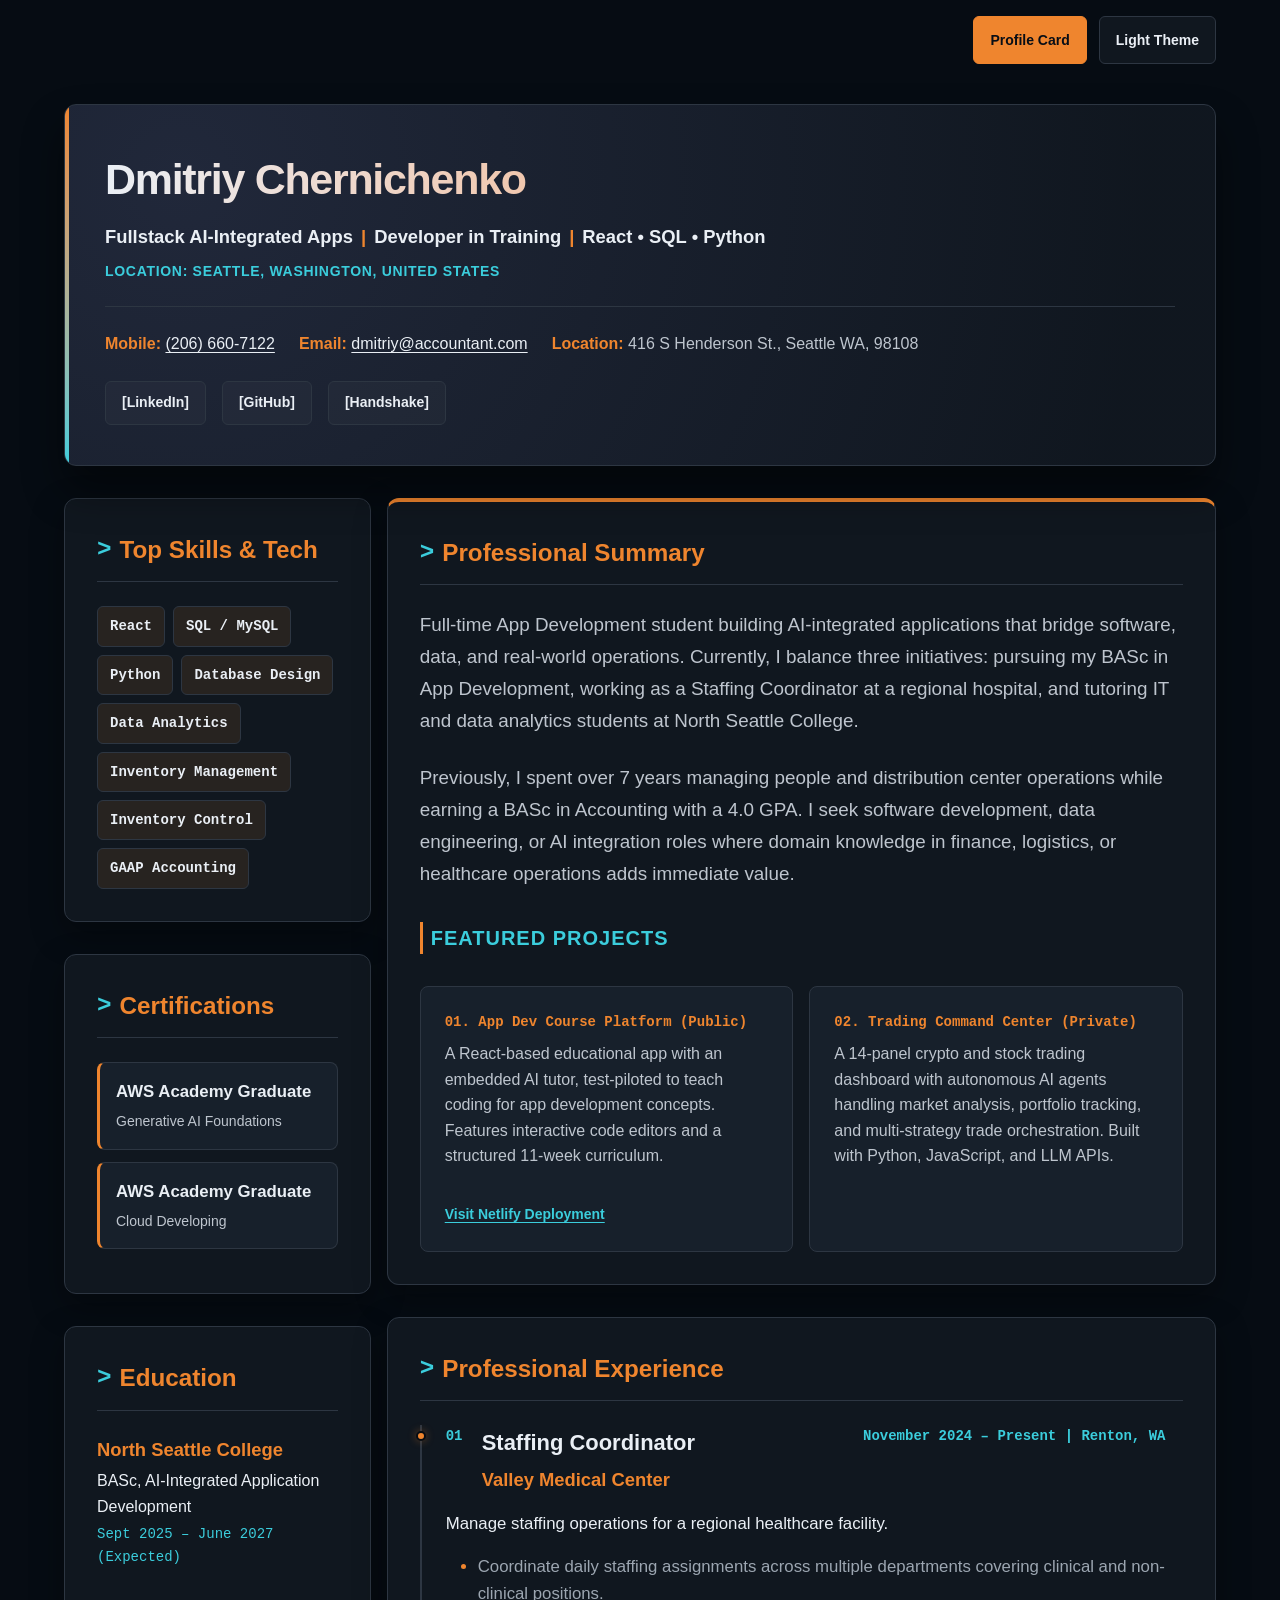
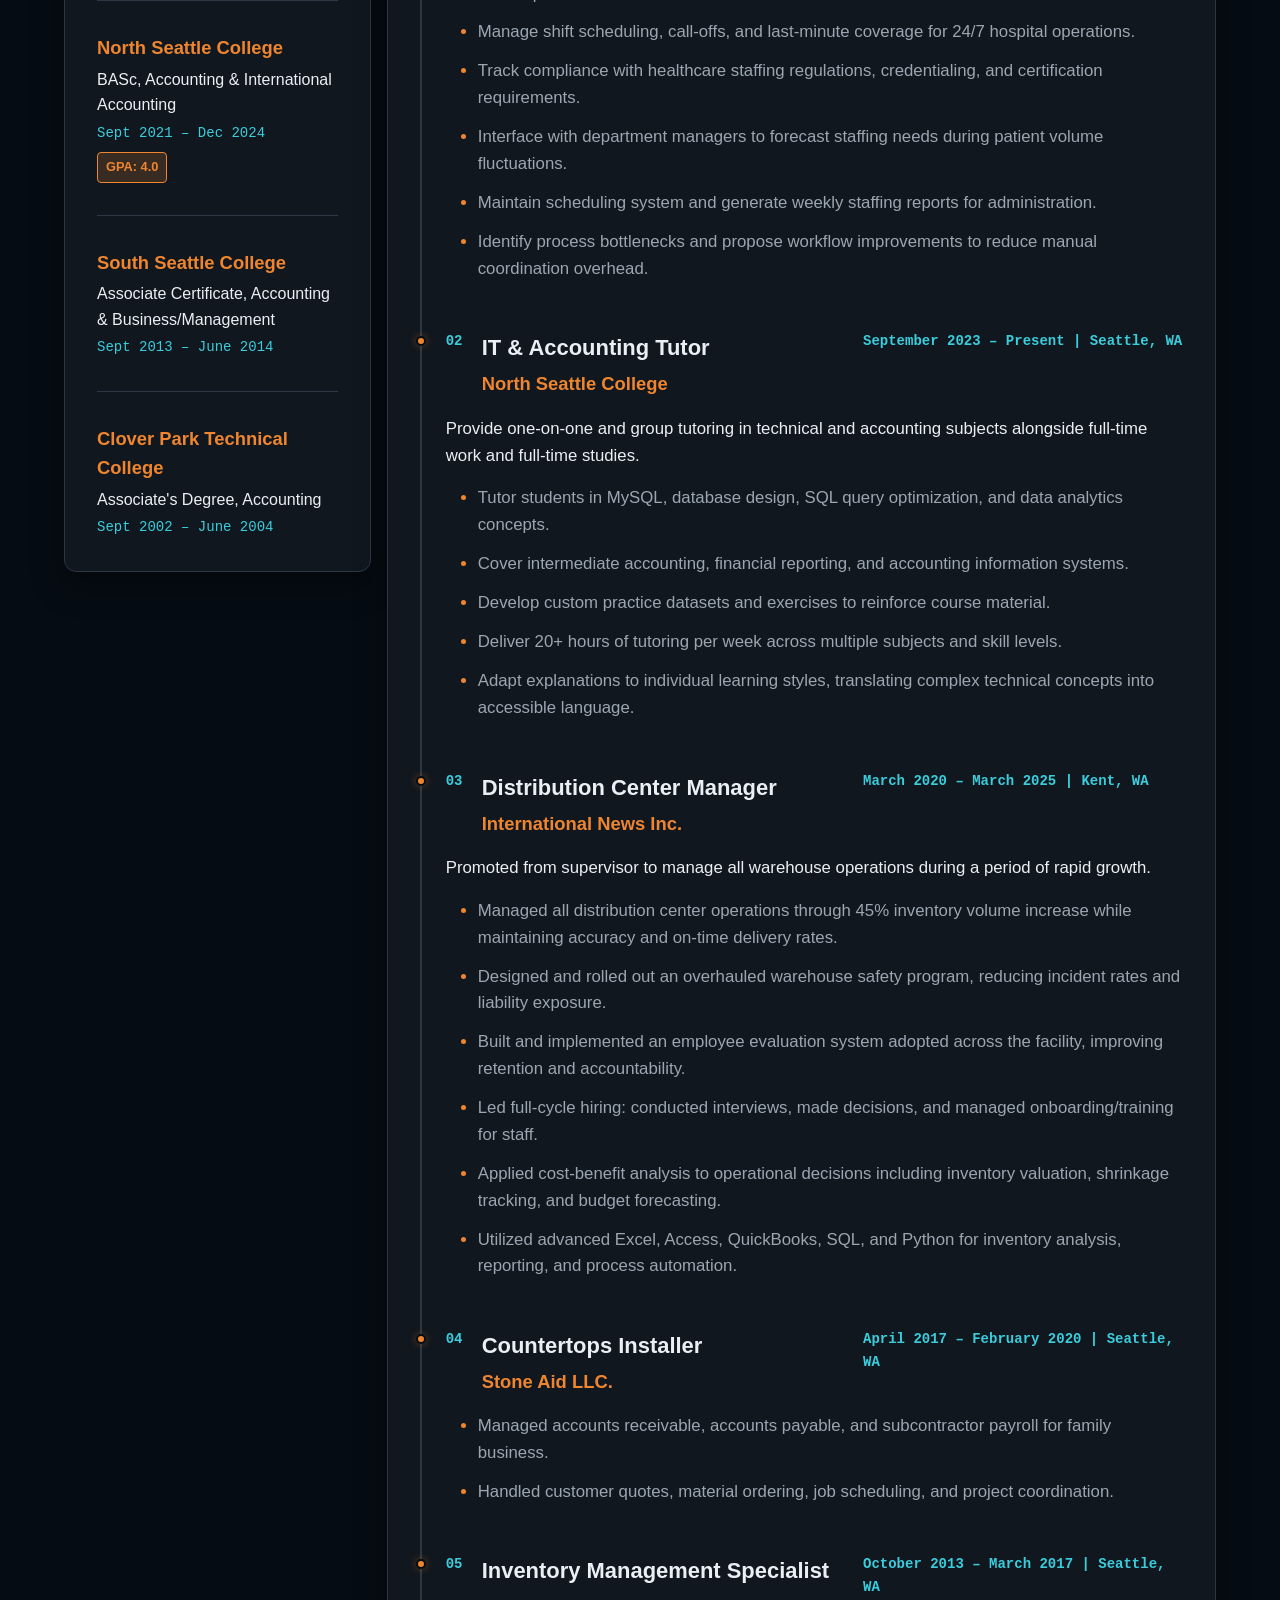
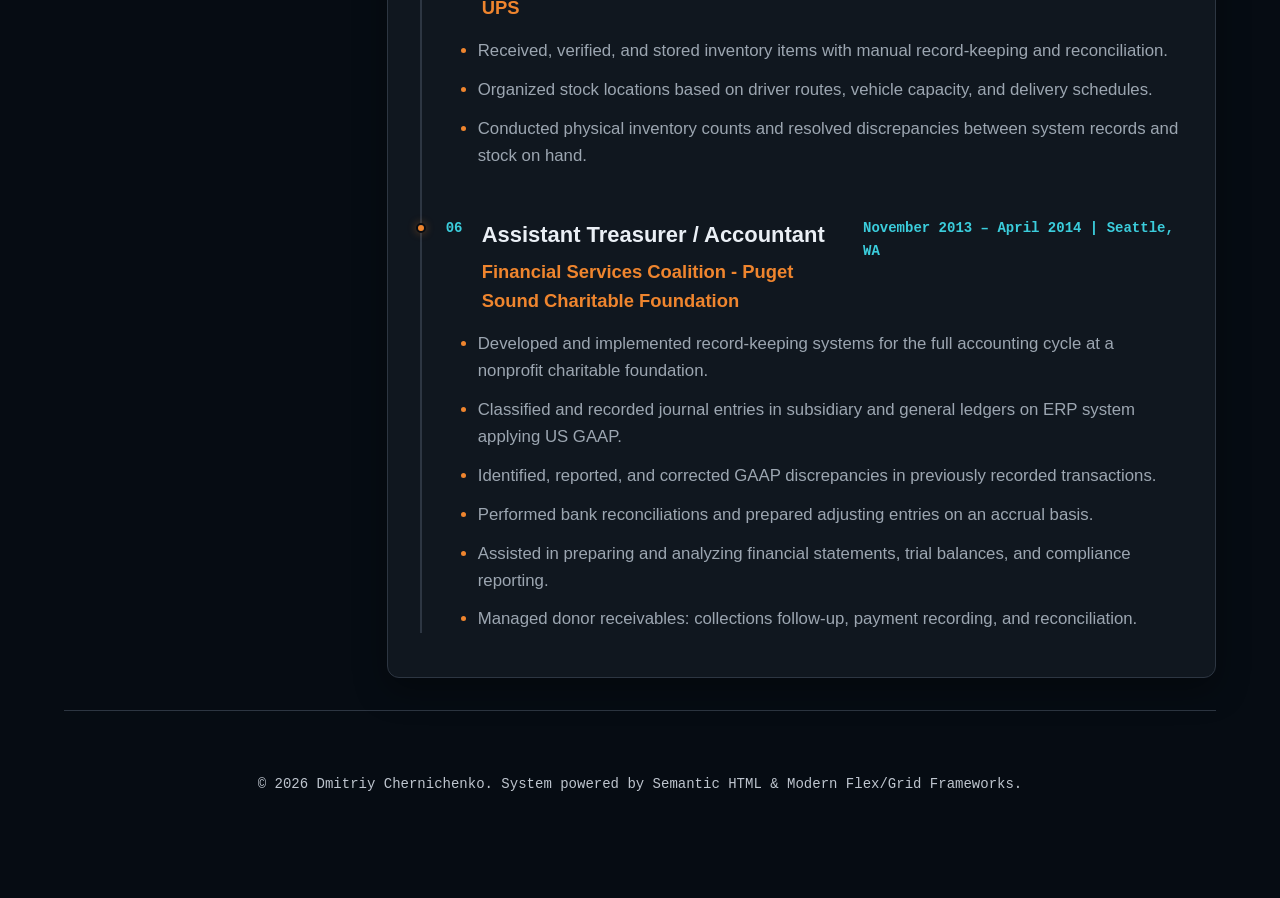
==== commit c71eefc2: "Button update" ====
--- a/index.html
+++ b/index.html
@@ -42,7 +42,7 @@
        users directly to the resume content. The theme control exposes the
        light/dark token system without placing comments inside any tag. -->
   <div class="page-controls" aria-label="Resume controls">
-    <a href="Profile Card/profile-card.html" class="button button--primary">Read Profile Card</a>
+    <a href="Profile Card/profile-card.html" class="button button--primary">Profile Card</a>
     <button
       type="button"
       class="theme-toggle"
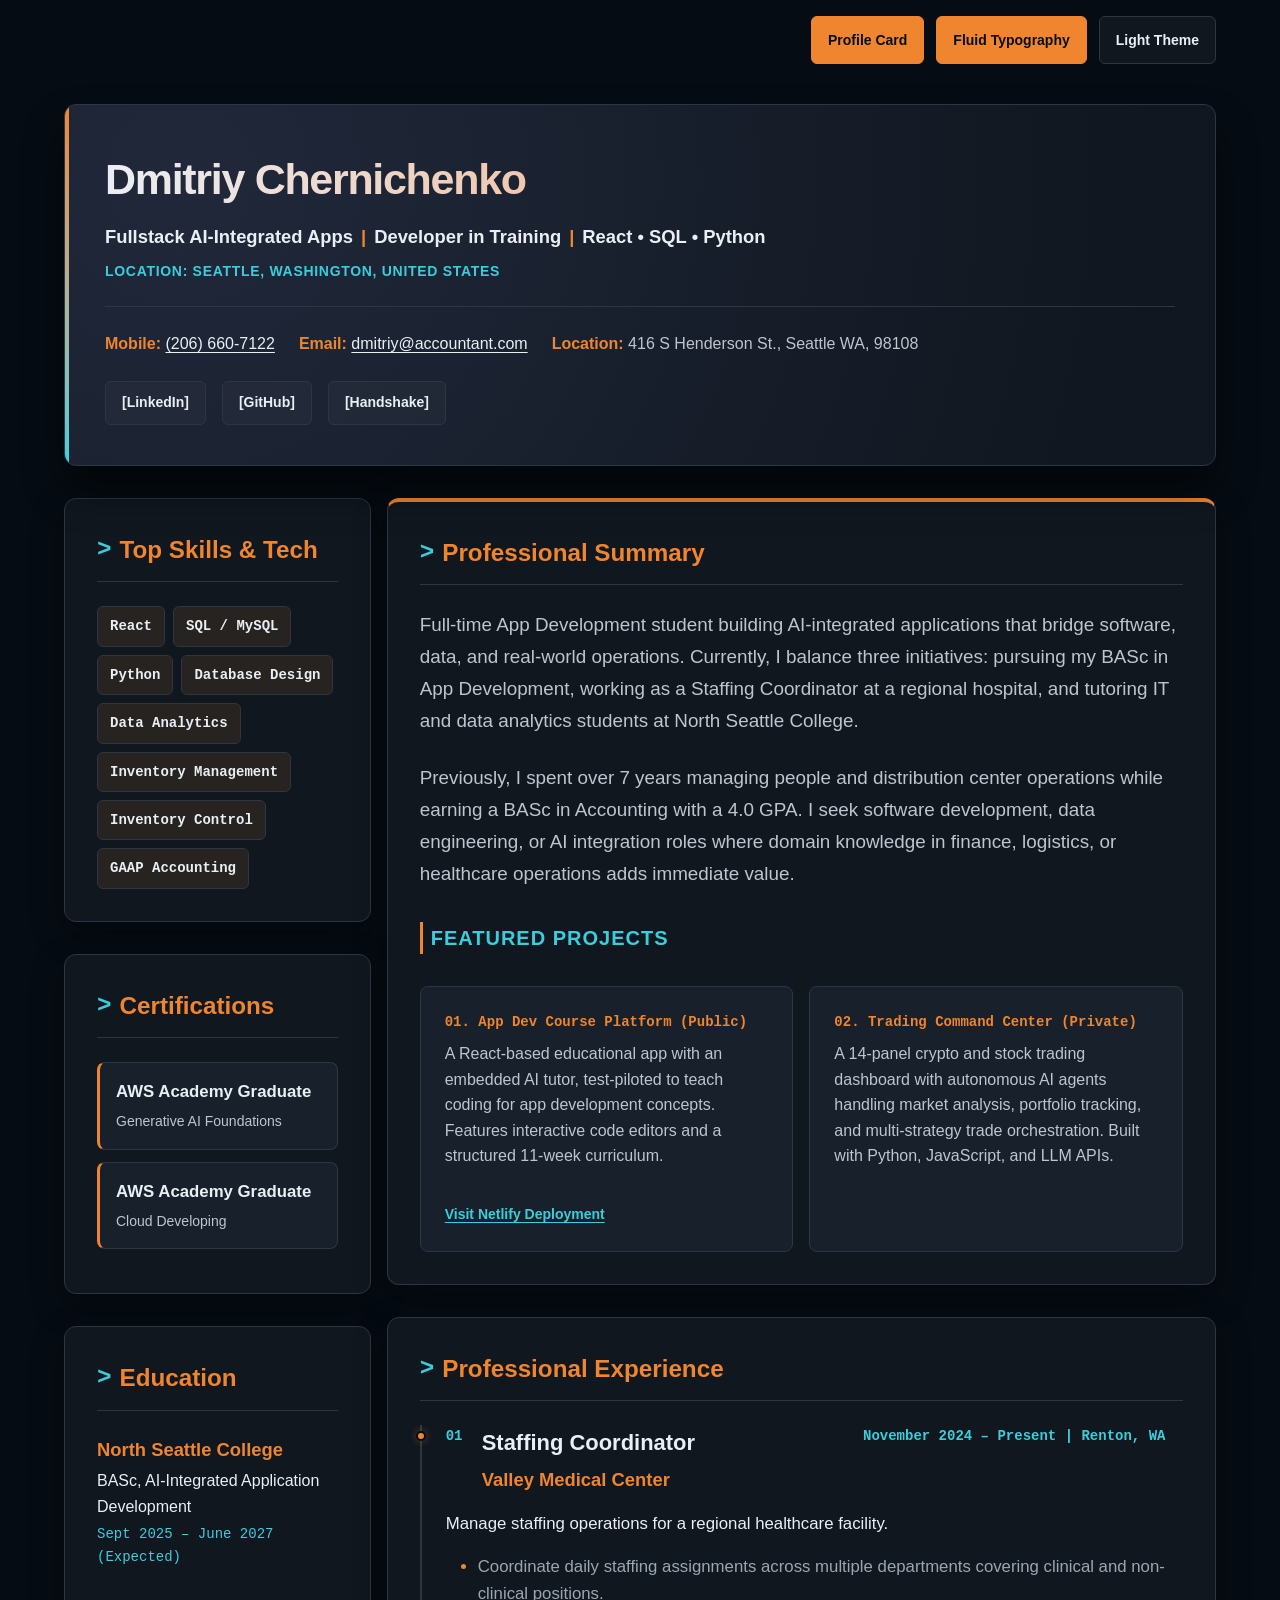
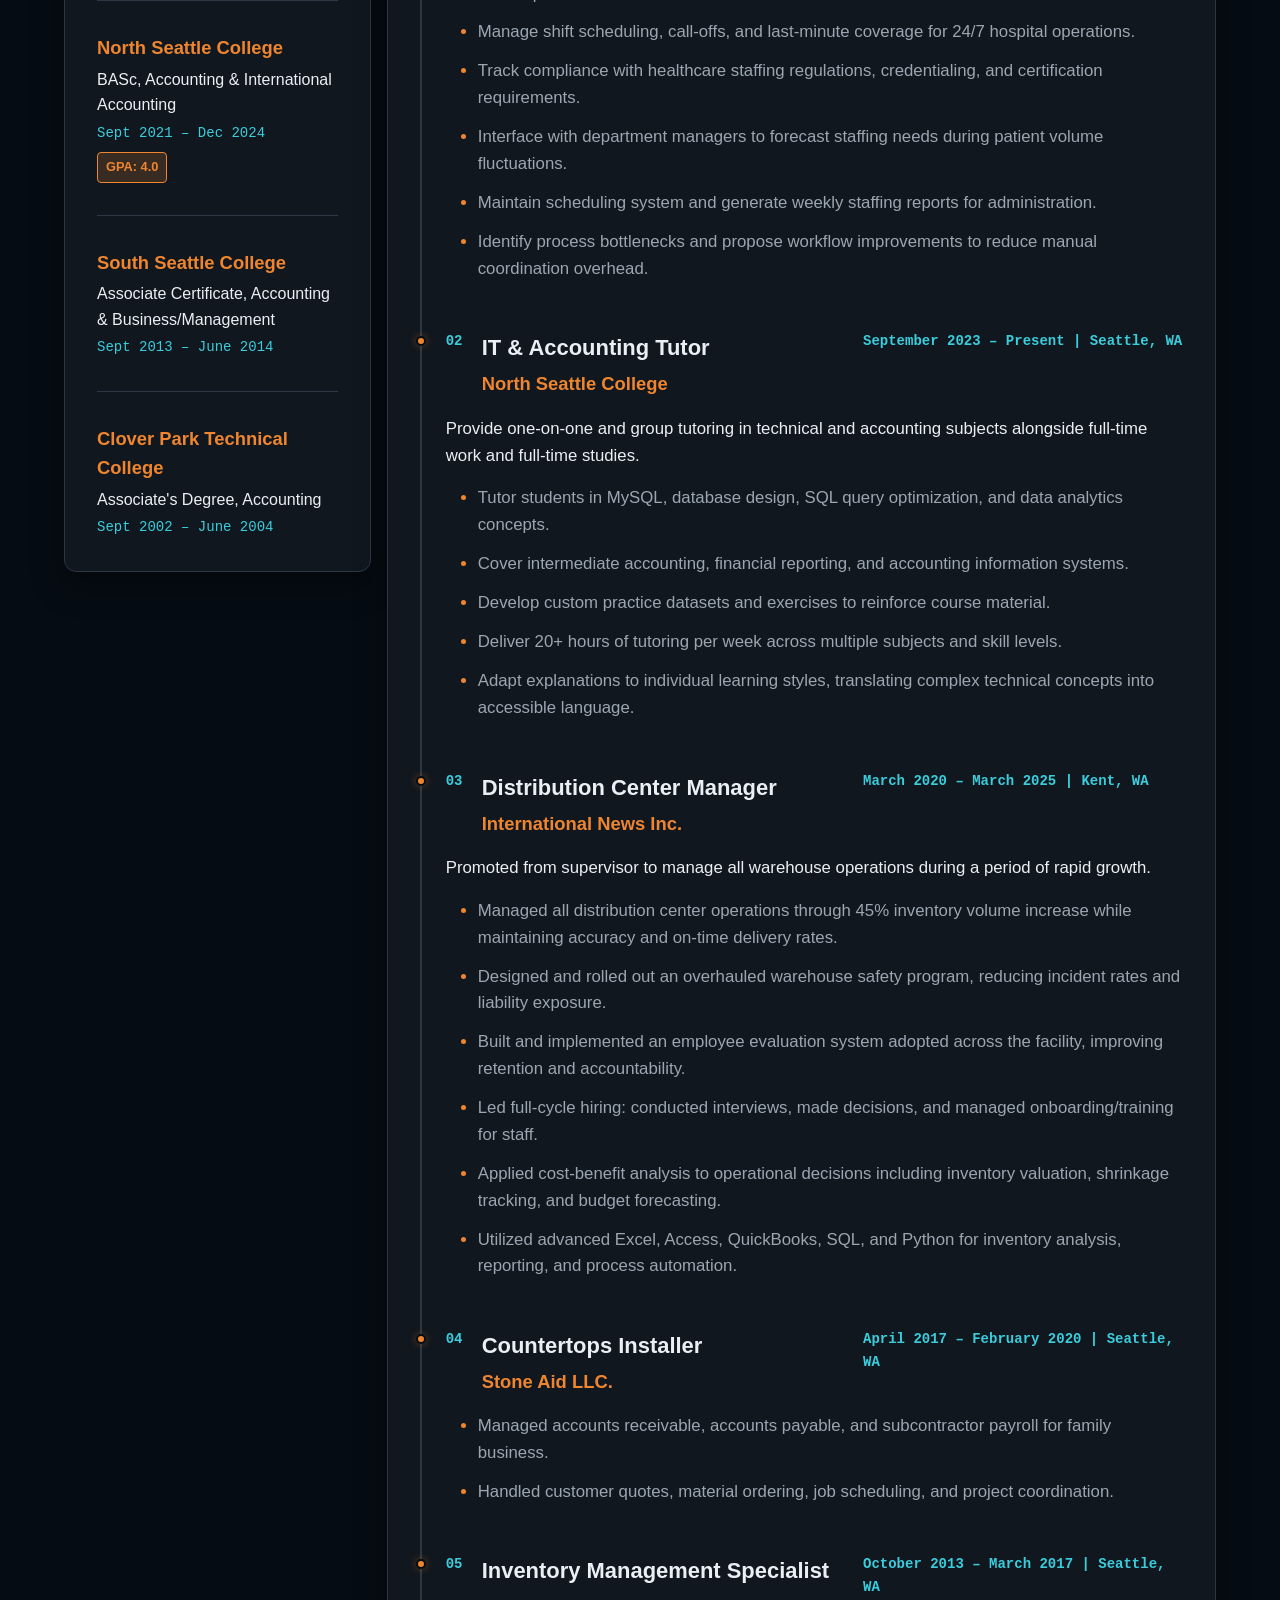
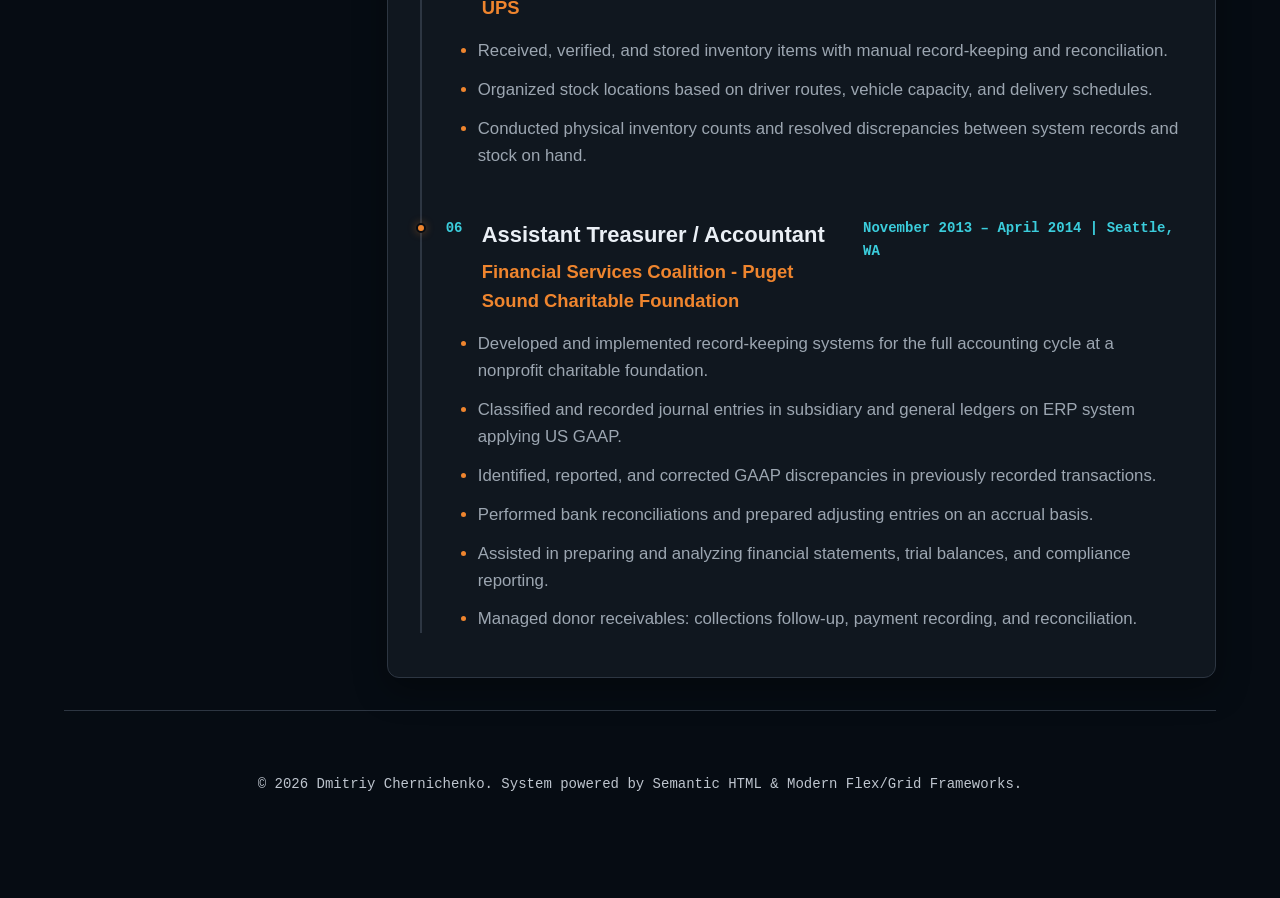
==== commit 517159b6: "Button added on resume to the typography show case" ====
--- a/index.html
+++ b/index.html
@@ -43,6 +43,7 @@
        light/dark token system without placing comments inside any tag. -->
   <div class="page-controls" aria-label="Resume controls">
     <a href="Profile Card/profile-card.html" class="button button--primary">Profile Card</a>
+    <a href="fluid-typography-showcase.html" class="button button--primary">Fluid Typography</a>
     <button
       type="button"
       class="theme-toggle"
@@ -86,7 +87,7 @@
       <nav class="social-links" aria-label="Developer Profiles">
         <ul>
           <li><a href="https://www.linkedin.com/in/dmitriychernichenko" target="_blank" rel="noopener noreferrer">[LinkedIn]</a></li>
-          <li><a href="https://github.com/DiscipleA" target="_blank" rel="noopener noreferrer">[GitHub]</a></li>
+          <li><a href="https://github.com/Chernichenko-Dmitriy" target="_blank" rel="noopener noreferrer">[GitHub]</a></li>
           <li><a href="https://app.joinhandshake.com/stu/users/35922572" target="_blank" rel="noopener noreferrer">[Handshake]</a></li>
         </ul>
       </nav>
